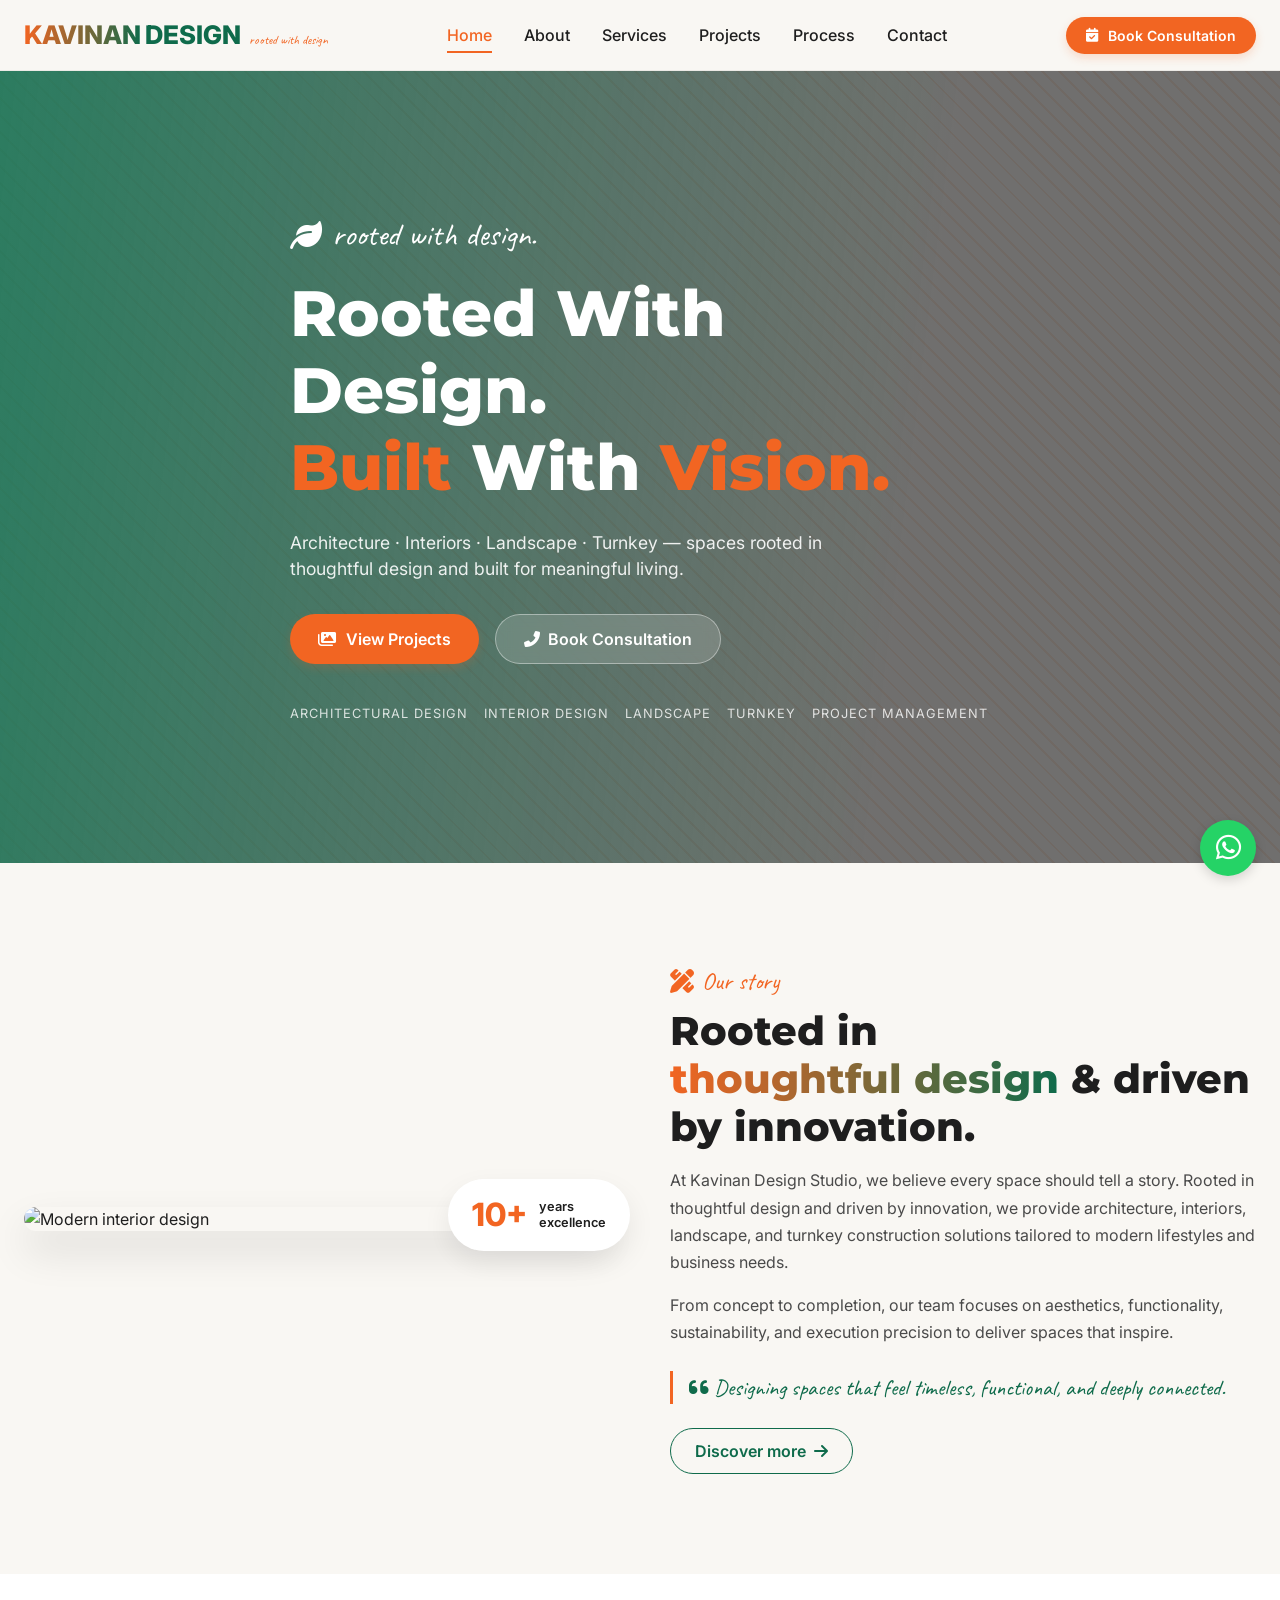
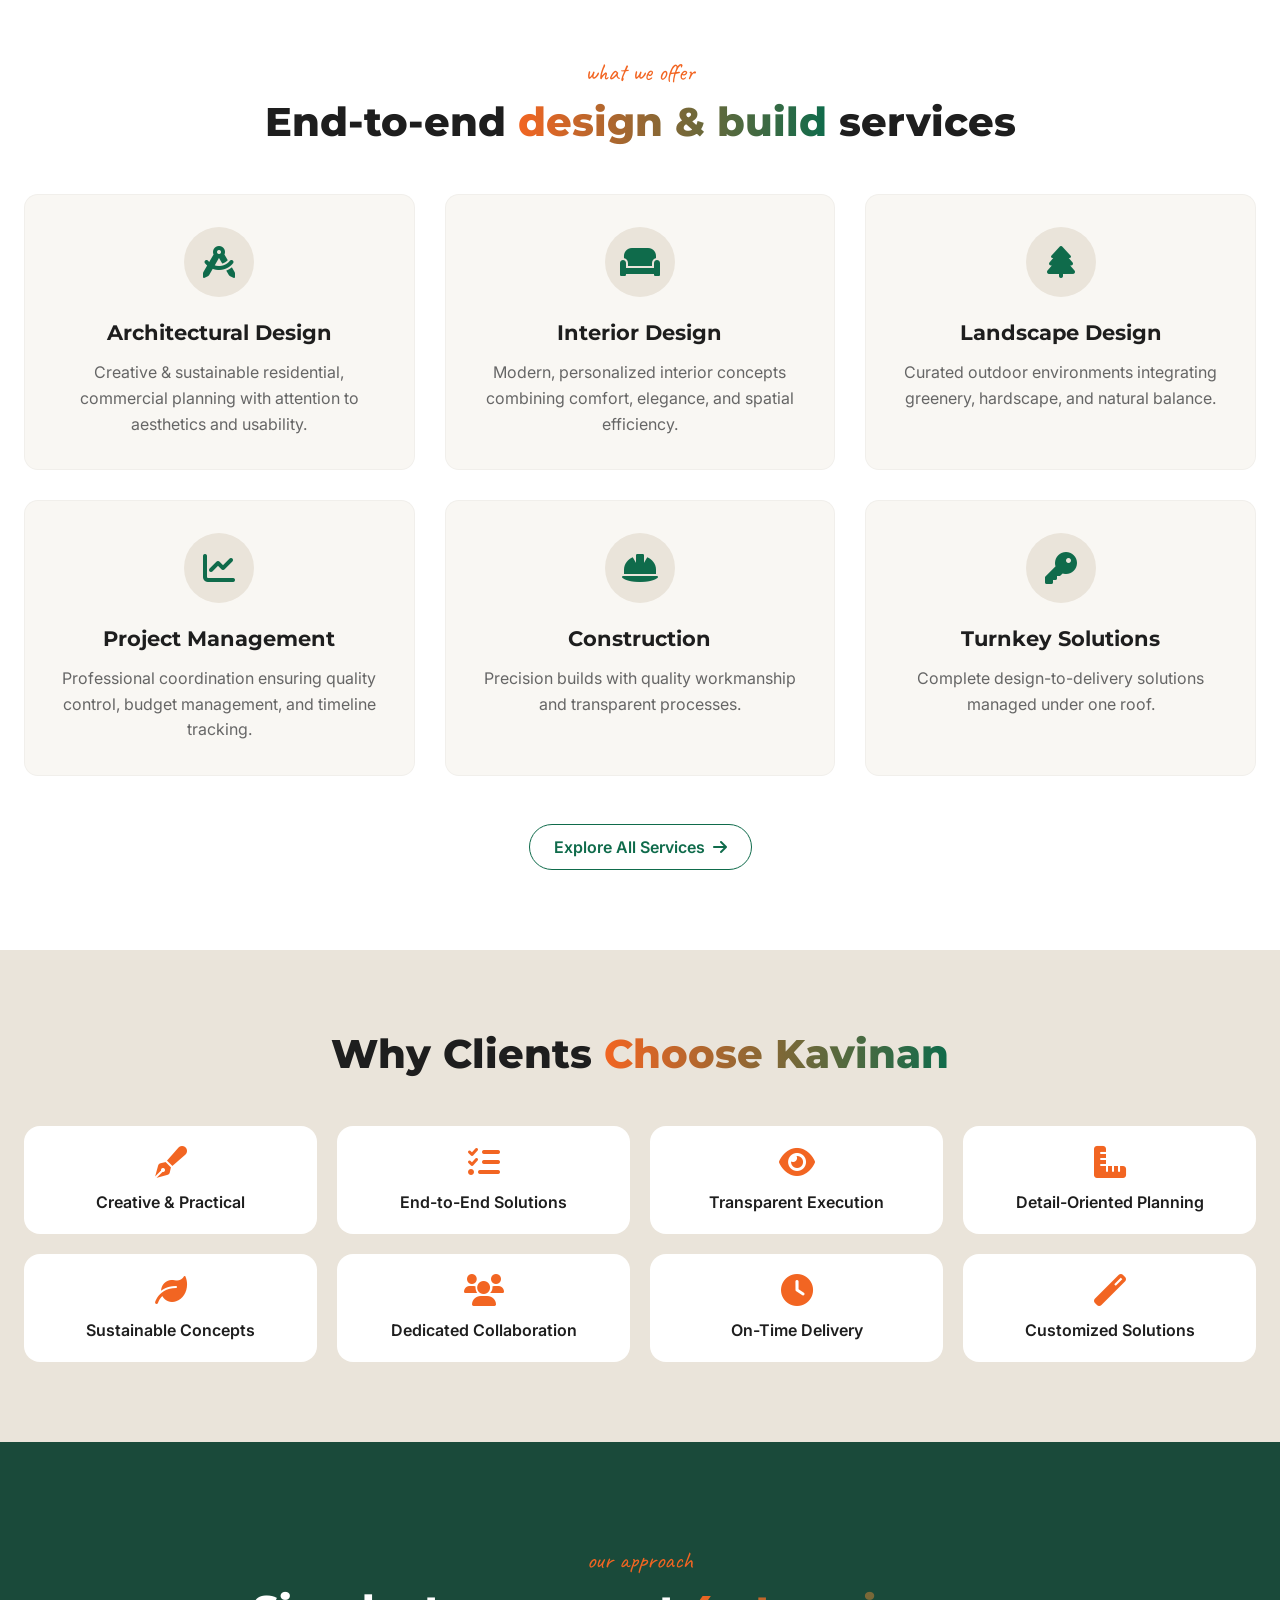
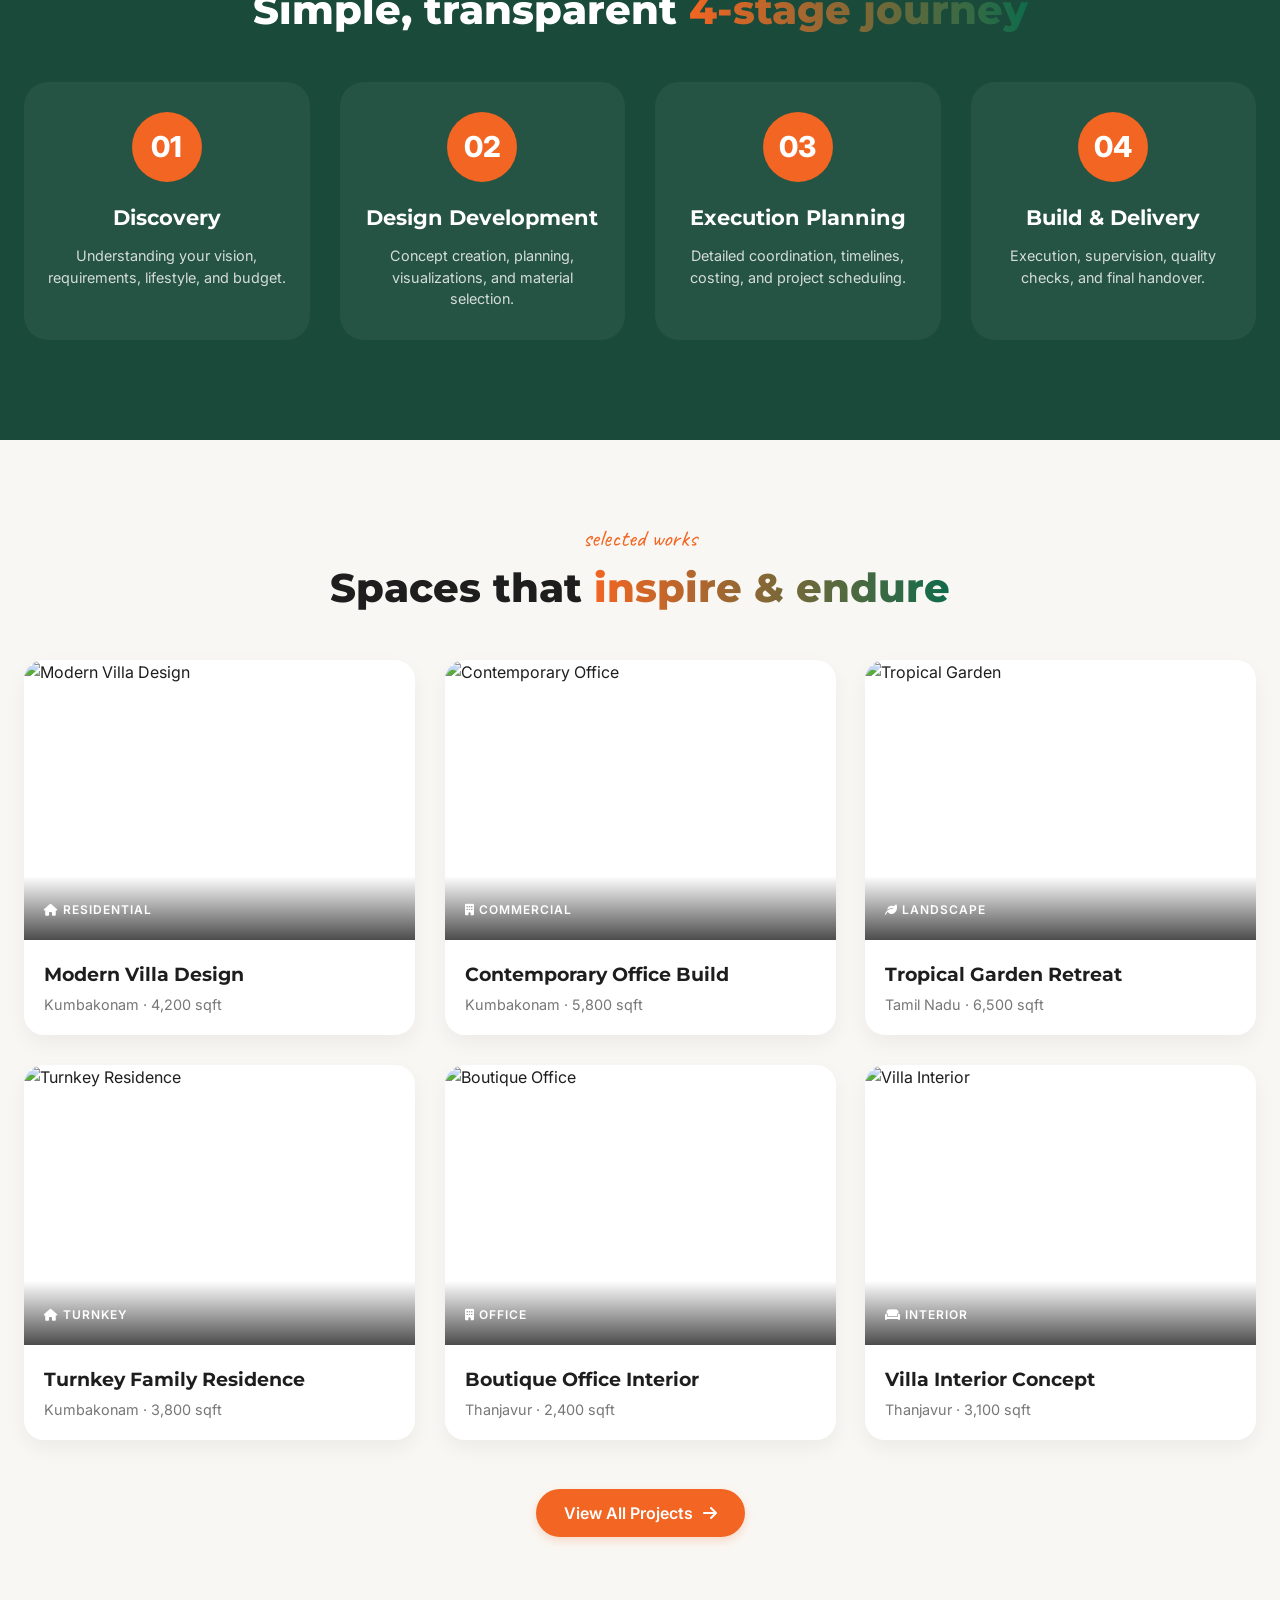
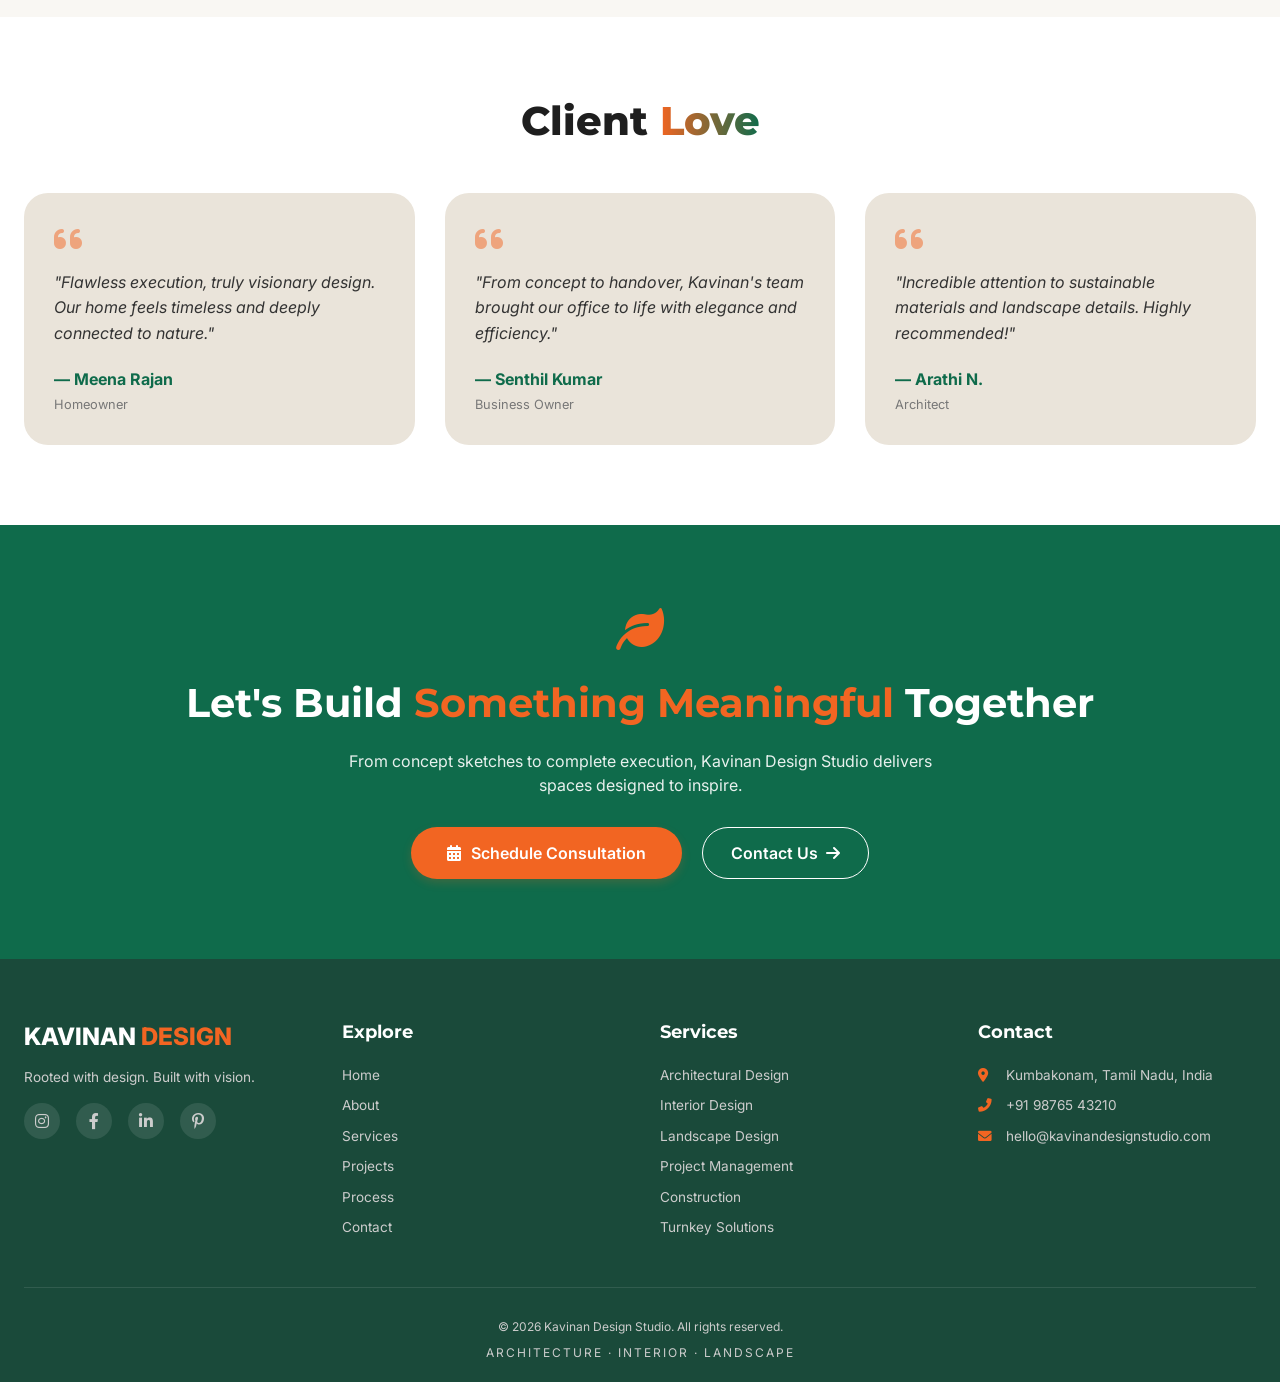
==== index.html @ 9d23a1c0 "first commit" ====
<!DOCTYPE html>
<html lang="en">
<head>
  <meta charset="UTF-8">
  <meta name="viewport" content="width=device-width, initial-scale=1.0, viewport-fit=cover">
  <title>Kavinan Design Studio | Rooted With Design. Built With Vision.</title>
  <meta name="description" content="Kavinan Design Studio in Kumbakonam — premium architecture, interior design, landscape & turnkey solutions. Rooted in thoughtful design, built with vision.">
  
  <!-- Google Fonts -->
  <link href="https://fonts.googleapis.com/css2?family=Montserrat:wght@500;600;700;800;900&family=Inter:opsz,wght@14..32,300;14..32,400;14..32,500;14..32,600;14..32,700&family=Caveat:wght@500;700&display=swap" rel="stylesheet">
  <!-- Font Awesome 6 -->
  <link rel="stylesheet" href="https://cdnjs.cloudflare.com/ajax/libs/font-awesome/6.0.0-beta3/css/all.min.css">
  <!-- AOS Library -->
  <link href="https://unpkg.com/aos@2.3.1/dist/aos.css" rel="stylesheet">
  <!-- Main CSS -->
  <link rel="stylesheet" href="index.css">
</head>
<body>

<!-- ==================== SITE HEADER (Shared across all pages) ==================== -->
<header class="site-header">
  <div class="container">
    <div class="header-inner">
      <div class="logo">
        <span class="logo-main">KAVINAN</span>
        <span class="logo-accent"> DESIGN</span>
        <span class="logo-tagline">rooted with design</span>
      </div>
      
      <!-- Desktop Navigation -->
      <nav class="desktop-nav">
        <a href="index.html" class="nav-link active">Home</a>
        <a href="about.html" class="nav-link">About</a>
        <a href="services.html" class="nav-link">Services</a>
        <a href="projects.html" class="nav-link">Projects</a>
        <a href="process.html" class="nav-link">Process</a>
        <a href="contact.html" class="nav-link">Contact</a>
      </nav>
      
      <div class="header-cta">
        <a href="contact.html" class="btn-primary btn-sm">
          <i class="fas fa-calendar-check"></i> Book Consultation
        </a>
      </div>
      
      <!-- Mobile Menu Toggle -->
      <button class="mobile-toggle" id="menuToggle">
        <i class="fas fa-bars"></i>
      </button>
    </div>
    
    <!-- Mobile Navigation Menu -->
    <div class="mobile-nav" id="mobileMenu">
      <a href="index.html" class="nav-link active">Home</a>
      <a href="about.html" class="nav-link">About</a>
      <a href="services.html" class="nav-link">Services</a>
      <a href="projects.html" class="nav-link">Projects</a>
      <a href="process.html" class="nav-link">Process</a>
      <a href="contact.html" class="nav-link">Contact</a>
      <a href="contact.html" class="btn-primary mobile-cta">Book Consultation</a>
    </div>
  </div>
</header>

<main>
  <!-- ==================== HERO SECTION with Construction Animation ==================== -->
  <section class="hero">
    <div class="construction-overlay"></div>
    <div class="hero-bg"></div>
    <div class="container hero-container">
      <div class="hero-content">
        <div class="hero-eyebrow">
          <i class="fas fa-leaf"></i> rooted with design.
        </div>
        <h1 class="hero-title">
          <span class="word-stagger" style="animation-delay: 0s">Rooted</span>
          <span class="word-stagger" style="animation-delay: 0.08s">With</span>
          <span class="word-stagger" style="animation-delay: 0.16s">Design.</span>
          <br>
          <span class="word-stagger text-orange" style="animation-delay: 0.24s">Built</span>
          <span class="word-stagger" style="animation-delay: 0.32s">With</span>
          <span class="word-stagger text-orange" style="animation-delay: 0.4s">Vision.</span>
        </h1>
        <p class="hero-subtitle">Architecture · Interiors · Landscape · Turnkey — spaces rooted in thoughtful design and built for meaningful living.</p>
        <div class="hero-buttons">
          <a href="projects.html" class="btn-primary">
            <i class="fas fa-images"></i> View Projects
          </a>
          <a href="contact.html" class="btn-outline-light">
            <i class="fas fa-phone-alt"></i> Book Consultation
          </a>
        </div>
        <div class="hero-tags">
          <span>Architectural Design</span>
          <span>Interior Design</span>
          <span>Landscape</span>
          <span>Turnkey</span>
          <span>Project Management</span>
        </div>
      </div>
    </div>
  </section>

  <!-- ==================== ABOUT TEASER ==================== -->
  <section class="about-teaser" data-aos="fade-up">
    <div class="container">
      <div class="about-grid">
        <div class="about-image-wrapper" data-aos="fade-right">
          <div class="about-image">
            <img src="https://images.pexels.com/photos/276724/pexels-photo-276724.jpeg?auto=compress&cs=tinysrgb&w=800" alt="Modern interior design">
          </div>
          <div class="floating-badge">
            <span class="badge-number">10+</span>
            <span class="badge-text">years<br>excellence</span>
          </div>
        </div>
        <div class="about-content" data-aos="fade-left">
          <div class="section-eyebrow">
            <i class="fas fa-pen-ruler"></i> Our story
          </div>
          <h2 class="section-title">Rooted in <span class="text-gradient">thoughtful design</span> & driven by innovation.</h2>
          <p class="about-text">At Kavinan Design Studio, we believe every space should tell a story. Rooted in thoughtful design and driven by innovation, we provide architecture, interiors, landscape, and turnkey construction solutions tailored to modern lifestyles and business needs.</p>
          <p class="about-text">From concept to completion, our team focuses on aesthetics, functionality, sustainability, and execution precision to deliver spaces that inspire.</p>
          <div class="script-quote">
            <i class="fas fa-quote-left"></i> Designing spaces that feel timeless, functional, and deeply connected.
          </div>
          <a href="about.html" class="btn-secondary">
            Discover more <i class="fas fa-arrow-right"></i>
          </a>
        </div>
      </div>
    </div>
  </section>

  <!-- ==================== SERVICES GRID ==================== -->
  <section class="services" data-aos="fade-up">
    <div class="container">
      <div class="section-header">
        <div class="section-eyebrow">what we offer</div>
        <h2 class="section-title">End-to-end <span class="text-gradient">design & build</span> services</h2>
      </div>
      <div class="services-grid">
        <div class="service-card" data-aos="fade-up" data-aos-delay="0">
          <div class="service-icon"><i class="fas fa-drafting-compass"></i></div>
          <h3>Architectural Design</h3>
          <p>Creative & sustainable residential, commercial planning with attention to aesthetics and usability.</p>
        </div>
        <div class="service-card" data-aos="fade-up" data-aos-delay="50">
          <div class="service-icon"><i class="fas fa-couch"></i></div>
          <h3>Interior Design</h3>
          <p>Modern, personalized interior concepts combining comfort, elegance, and spatial efficiency.</p>
        </div>
        <div class="service-card" data-aos="fade-up" data-aos-delay="100">
          <div class="service-icon"><i class="fas fa-tree"></i></div>
          <h3>Landscape Design</h3>
          <p>Curated outdoor environments integrating greenery, hardscape, and natural balance.</p>
        </div>
        <div class="service-card" data-aos="fade-up" data-aos-delay="150">
          <div class="service-icon"><i class="fas fa-chart-line"></i></div>
          <h3>Project Management</h3>
          <p>Professional coordination ensuring quality control, budget management, and timeline tracking.</p>
        </div>
        <div class="service-card" data-aos="fade-up" data-aos-delay="200">
          <div class="service-icon"><i class="fas fa-hard-hat"></i></div>
          <h3>Construction</h3>
          <p>Precision builds with quality workmanship and transparent processes.</p>
        </div>
        <div class="service-card" data-aos="fade-up" data-aos-delay="250">
          <div class="service-icon"><i class="fas fa-key"></i></div>
          <h3>Turnkey Solutions</h3>
          <p>Complete design-to-delivery solutions managed under one roof.</p>
        </div>
      </div>
      <div class="services-footer">
        <a href="services.html" class="btn-secondary">Explore All Services <i class="fas fa-arrow-right"></i></a>
      </div>
    </div>
  </section>

  <!-- ==================== WHY CHOOSE US ==================== -->
  <section class="why-choose" data-aos="fade-up">
    <div class="container">
      <div class="section-header">
        <h2 class="section-title">Why Clients <span class="text-gradient">Choose Kavinan</span></h2>
      </div>
      <div class="choose-grid">
        <div class="choose-card"><i class="fas fa-pen-fancy"></i><span>Creative & Practical</span></div>
        <div class="choose-card"><i class="fas fa-tasks"></i><span>End-to-End Solutions</span></div>
        <div class="choose-card"><i class="fas fa-eye"></i><span>Transparent Execution</span></div>
        <div class="choose-card"><i class="fas fa-ruler-combined"></i><span>Detail-Oriented Planning</span></div>
        <div class="choose-card"><i class="fas fa-leaf"></i><span>Sustainable Concepts</span></div>
        <div class="choose-card"><i class="fas fa-users"></i><span>Dedicated Collaboration</span></div>
        <div class="choose-card"><i class="fas fa-clock"></i><span>On-Time Delivery</span></div>
        <div class="choose-card"><i class="fas fa-magic"></i><span>Customized Solutions</span></div>
      </div>
    </div>
  </section>

  <!-- ==================== PROCESS SECTION ==================== -->
  <section class="process" data-aos="fade-up">
    <div class="container">
      <div class="section-header">
        <div class="section-eyebrow">our approach</div>
        <h2 class="section-title">Simple, transparent <span class="text-gradient">4-stage journey</span></h2>
      </div>
      <div class="process-steps">
        <div class="process-step" data-aos="zoom-in" data-aos-delay="0">
          <div class="step-number">01</div>
          <h3>Discovery</h3>
          <p>Understanding your vision, requirements, lifestyle, and budget.</p>
        </div>
        <div class="process-step" data-aos="zoom-in" data-aos-delay="100">
          <div class="step-number">02</div>
          <h3>Design Development</h3>
          <p>Concept creation, planning, visualizations, and material selection.</p>
        </div>
        <div class="process-step" data-aos="zoom-in" data-aos-delay="200">
          <div class="step-number">03</div>
          <h3>Execution Planning</h3>
          <p>Detailed coordination, timelines, costing, and project scheduling.</p>
        </div>
        <div class="process-step" data-aos="zoom-in" data-aos-delay="300">
          <div class="step-number">04</div>
          <h3>Build & Delivery</h3>
          <p>Execution, supervision, quality checks, and final handover.</p>
        </div>
      </div>
    </div>
  </section>

  <!-- ==================== PROJECTS GALLERY ==================== -->
  <section class="projects-gallery" data-aos="fade-up">
    <div class="container">
      <div class="section-header">
        <div class="section-eyebrow">selected works</div>
        <h2 class="section-title">Spaces that <span class="text-gradient">inspire & endure</span></h2>
      </div>
      <div class="projects-grid">
        <div class="project-card" data-aos="flip-up" data-aos-delay="0">
          <div class="project-image">
            <img src="https://images.pexels.com/photos/323776/pexels-photo-323776.jpeg?auto=compress&cs=tinysrgb&w=600" alt="Modern Villa Design">
            <div class="project-overlay">
              <span class="project-category"><i class="fas fa-home"></i> Residential</span>
            </div>
          </div>
          <div class="project-info">
            <h3>Modern Villa Design</h3>
            <p>Kumbakonam · 4,200 sqft</p>
          </div>
        </div>
        <div class="project-card" data-aos="flip-up" data-aos-delay="100">
          <div class="project-image">
            <img src="https://images.pexels.com/photos/1571460/pexels-photo-1571460.jpeg?auto=compress&cs=tinysrgb&w=600" alt="Contemporary Office">
            <div class="project-overlay">
              <span class="project-category"><i class="fas fa-building"></i> Commercial</span>
            </div>
          </div>
          <div class="project-info">
            <h3>Contemporary Office Build</h3>
            <p>Kumbakonam · 5,800 sqft</p>
          </div>
        </div>
        <div class="project-card" data-aos="flip-up" data-aos-delay="200">
          <div class="project-image">
            <img src="https://images.pexels.com/photos/258154/pexels-photo-258154.jpeg?auto=compress&cs=tinysrgb&w=600" alt="Tropical Garden">
            <div class="project-overlay">
              <span class="project-category"><i class="fas fa-leaf"></i> Landscape</span>
            </div>
          </div>
          <div class="project-info">
            <h3>Tropical Garden Retreat</h3>
            <p>Tamil Nadu · 6,500 sqft</p>
          </div>
        </div>
        <div class="project-card" data-aos="flip-up" data-aos-delay="300">
          <div class="project-image">
            <img src="https://images.pexels.com/photos/1755776/pexels-photo-1755776.jpeg?auto=compress&cs=tinysrgb&w=600" alt="Turnkey Residence">
            <div class="project-overlay">
              <span class="project-category"><i class="fas fa-home"></i> Turnkey</span>
            </div>
          </div>
          <div class="project-info">
            <h3>Turnkey Family Residence</h3>
            <p>Kumbakonam · 3,800 sqft</p>
          </div>
        </div>
        <div class="project-card" data-aos="flip-up" data-aos-delay="400">
          <div class="project-image">
            <img src="https://images.pexels.com/photos/276567/pexels-photo-276567.jpeg?auto=compress&cs=tinysrgb&w=600" alt="Boutique Office">
            <div class="project-overlay">
              <span class="project-category"><i class="fas fa-building"></i> Office</span>
            </div>
          </div>
          <div class="project-info">
            <h3>Boutique Office Interior</h3>
            <p>Thanjavur · 2,400 sqft</p>
          </div>
        </div>
        <div class="project-card" data-aos="flip-up" data-aos-delay="500">
          <div class="project-image">
            <img src="https://images.pexels.com/photos/2724749/pexels-photo-2724749.jpeg?auto=compress&cs=tinysrgb&w=600" alt="Villa Interior">
            <div class="project-overlay">
              <span class="project-category"><i class="fas fa-couch"></i> Interior</span>
            </div>
          </div>
          <div class="project-info">
            <h3>Villa Interior Concept</h3>
            <p>Thanjavur · 3,100 sqft</p>
          </div>
        </div>
      </div>
      <div class="projects-footer">
        <a href="projects.html" class="btn-primary">View All Projects <i class="fas fa-arrow-right"></i></a>
      </div>
    </div>
  </section>

  <!-- ==================== TESTIMONIALS ==================== -->
  <section class="testimonials" data-aos="fade-up">
    <div class="container">
      <div class="section-header">
        <h2 class="section-title">Client <span class="text-gradient">Love</span></h2>
      </div>
      <div class="testimonials-grid">
        <div class="testimonial-card" data-aos="fade-up" data-aos-delay="0">
          <i class="fas fa-quote-left quote-icon"></i>
          <p class="testimonial-text">"Flawless execution, truly visionary design. Our home feels timeless and deeply connected to nature."</p>
          <div class="testimonial-author">
            <strong>— Meena Rajan</strong>
            <span>Homeowner</span>
          </div>
        </div>
        <div class="testimonial-card" data-aos="fade-up" data-aos-delay="100">
          <i class="fas fa-quote-left quote-icon"></i>
          <p class="testimonial-text">"From concept to handover, Kavinan's team brought our office to life with elegance and efficiency."</p>
          <div class="testimonial-author">
            <strong>— Senthil Kumar</strong>
            <span>Business Owner</span>
          </div>
        </div>
        <div class="testimonial-card" data-aos="fade-up" data-aos-delay="200">
          <i class="fas fa-quote-left quote-icon"></i>
          <p class="testimonial-text">"Incredible attention to sustainable materials and landscape details. Highly recommended!"</p>
          <div class="testimonial-author">
            <strong>— Arathi N.</strong>
            <span>Architect</span>
          </div>
        </div>
      </div>
    </div>
  </section>

  <!-- ==================== CTA SECTION ==================== -->
  <section class="cta-section" data-aos="fade-up">
    <div class="container">
      <div class="cta-content">
        <i class="fas fa-leaf cta-icon"></i>
        <h2>Let's Build <span class="text-orange">Something Meaningful</span> Together</h2>
        <p>From concept sketches to complete execution, Kavinan Design Studio delivers spaces designed to inspire.</p>
        <div class="cta-buttons">
          <a href="contact.html" class="btn-primary btn-large">
            <i class="fas fa-calendar-alt"></i> Schedule Consultation
          </a>
          <a href="contact.html" class="btn-outline-dark btn-large">
            Contact Us <i class="fas fa-arrow-right"></i>
          </a>
        </div>
      </div>
    </div>
  </section>
</main>

<!-- ==================== SITE FOOTER (Shared across all pages) ==================== -->
<footer class="site-footer">
  <div class="container">
    <div class="footer-grid">
      <div class="footer-brand">
        <div class="footer-logo">KAVINAN <span>DESIGN</span></div>
        <p>Rooted with design. Built with vision.</p>
        <div class="social-links">
          <a href="#"><i class="fab fa-instagram"></i></a>
          <a href="#"><i class="fab fa-facebook-f"></i></a>
          <a href="#"><i class="fab fa-linkedin-in"></i></a>
          <a href="#"><i class="fab fa-pinterest-p"></i></a>
        </div>
      </div>
      <div class="footer-links">
        <h4>Explore</h4>
        <ul>
          <li><a href="index.html">Home</a></li>
          <li><a href="about.html">About</a></li>
          <li><a href="services.html">Services</a></li>
          <li><a href="projects.html">Projects</a></li>
          <li><a href="process.html">Process</a></li>
          <li><a href="contact.html">Contact</a></li>
        </ul>
      </div>
      <div class="footer-links">
        <h4>Services</h4>
        <ul>
          <li>Architectural Design</li>
          <li>Interior Design</li>
          <li>Landscape Design</li>
          <li>Project Management</li>
          <li>Construction</li>
          <li>Turnkey Solutions</li>
        </ul>
      </div>
      <div class="footer-contact">
        <h4>Contact</h4>
        <ul class="contact-list">
          <li><i class="fas fa-map-marker-alt"></i> Kumbakonam, Tamil Nadu, India</li>
          <li><i class="fas fa-phone-alt"></i> +91 98765 43210</li>
          <li><i class="fas fa-envelope"></i> hello@kavinandesignstudio.com</li>
        </ul>
      </div>
    </div>
    <div class="footer-bottom">
      <p>© 2026 Kavinan Design Studio. All rights reserved.</p>
      <p class="footer-tags">ARCHITECTURE · INTERIOR · LANDSCAPE</p>
    </div>
  </div>
</footer>

<!-- WhatsApp Floating Button -->
<a href="https://wa.me/919876543210" class="whatsapp-float" target="_blank">
  <i class="fab fa-whatsapp"></i>
</a>

<!-- Scripts -->
<script src="https://unpkg.com/aos@2.3.1/dist/aos.js"></script>
<script>
  // Initialize AOS
  AOS.init({
    once: true,
    offset: 30,
    duration: 700,
    easing: 'ease-out-cubic'
  });
  
  // Mobile menu toggle
  const menuToggle = document.getElementById('menuToggle');
  const mobileMenu = document.getElementById('mobileMenu');
  
  if (menuToggle && mobileMenu) {
    menuToggle.addEventListener('click', function() {
      mobileMenu.classList.toggle('active');
      const icon = menuToggle.querySelector('i');
      if (mobileMenu.classList.contains('active')) {
        icon.classList.remove('fa-bars');
        icon.classList.add('fa-times');
      } else {
        icon.classList.remove('fa-times');
        icon.classList.add('fa-bars');
      }
    });
  }
  
  // Close mobile menu when clicking a link
  const mobileLinks = document.querySelectorAll('.mobile-nav a');
  mobileLinks.forEach(link => {
    link.addEventListener('click', () => {
      mobileMenu.classList.remove('active');
      const icon = menuToggle.querySelector('i');
      icon.classList.remove('fa-times');
      icon.classList.add('fa-bars');
    });
  });
  
  // Active nav link highlight
  const currentPage = window.location.pathname.split('/').pop() || 'index.html';
  document.querySelectorAll('.nav-link').forEach(link => {
    if (link.getAttribute('href') === currentPage) {
      link.classList.add('active');
    }
  });
</script>
</body>
</html>
---- index.css ----
/* ============================================
   KAVINAN DESIGN STUDIO - MAIN STYLESHEET
   Rooted With Design. Built With Vision.
   ============================================ */

/* ---------- CSS VARIABLES (Design Tokens) ---------- */
:root {
  --brand-orange: #F26522;
  --brand-green: #0F6B4B;
  --brand-green-dark: #1A4A3A;
  --beige: #EAE4DA;
  --background: #F9F7F3;
  --foreground: #1E1E1E;
  --primary: var(--brand-green);
  --primary-foreground: #FFFFFF;
  --secondary: var(--beige);
  --accent: var(--brand-orange);
  --accent-foreground: #FFFFFF;
  --radius: 0.875rem;
  --shadow-sm: 0 8px 20px rgba(0,0,0,0.05);
  --shadow-md: 0 12px 28px rgba(0,0,0,0.08);
  --shadow-lg: 0 20px 40px rgba(0,0,0,0.12);
  --transition: all 0.3s cubic-bezier(0.2, 0.9, 0.4, 1.1);
}

/* ---------- RESET & BASE ---------- */
* {
  margin: 0;
  padding: 0;
  box-sizing: border-box;
}

body {
  font-family: 'Inter', sans-serif;
  background-color: var(--background);
  color: var(--foreground);
  scroll-behavior: smooth;
  overflow-x: hidden;
  line-height: 1.5;
}

h1, h2, h3, h4, .heading-font {
  font-family: 'Montserrat', sans-serif;
  font-weight: 700;
}

a {
  text-decoration: none;
  color: inherit;
}

img {
  max-width: 100%;
  height: auto;
  display: block;
}

.container {
  max-width: 1280px;
  margin: 0 auto;
  padding: 0 24px;
}

/* ---------- TYPOGRAPHY UTILITIES ---------- */
.text-gradient {
  background: linear-gradient(90deg, var(--brand-orange), var(--brand-green));
  -webkit-background-clip: text;
  background-clip: text;
  color: transparent;
  display: inline-block;
}

.text-orange {
  color: var(--brand-orange);
}

.script-eyebrow, .section-eyebrow {
  font-family: 'Caveat', cursive;
  font-size: 1.5rem;
  color: var(--brand-orange);
  margin-bottom: 0.5rem;
  display: inline-flex;
  align-items: center;
  gap: 8px;
}

.section-title {
  font-size: 2.5rem;
  font-weight: 800;
  line-height: 1.2;
  margin-bottom: 1rem;
}

@media (max-width: 768px) {
  .section-title {
    font-size: 1.8rem;
  }
  .container {
    padding: 0 20px;
  }
}

/* ---------- BUTTONS ---------- */
.btn-primary {
  background-color: var(--brand-orange);
  color: white;
  padding: 12px 28px;
  border-radius: 40px;
  font-weight: 600;
  transition: var(--transition);
  display: inline-flex;
  align-items: center;
  gap: 10px;
  border: none;
  cursor: pointer;
  box-shadow: 0 4px 10px rgba(242, 101, 34, 0.2);
}

.btn-primary:hover {
  transform: scale(1.02);
  background-color: #d9561c;
  box-shadow: 0 6px 14px rgba(242, 101, 34, 0.3);
}

.btn-sm {
  padding: 8px 20px;
  font-size: 0.875rem;
}

.btn-large {
  padding: 14px 36px;
  font-size: 1rem;
}

.btn-secondary {
  background-color: transparent;
  border: 1.5px solid var(--brand-green);
  color: var(--brand-green);
  padding: 10px 24px;
  border-radius: 40px;
  font-weight: 600;
  transition: var(--transition);
  display: inline-flex;
  align-items: center;
  gap: 8px;
}

.btn-secondary:hover {
  background-color: var(--brand-green);
  color: white;
  transform: translateY(-2px);
}

.btn-outline-light {
  background: rgba(255, 255, 255, 0.15);
  backdrop-filter: blur(8px);
  border: 1px solid rgba(255, 255, 255, 0.4);
  color: white;
  padding: 12px 28px;
  border-radius: 40px;
  font-weight: 600;
  transition: var(--transition);
  display: inline-flex;
  align-items: center;
  gap: 8px;
}

.btn-outline-light:hover {
  background: rgba(255, 255, 255, 0.3);
  transform: scale(1.02);
}

.btn-outline-dark {
  background: transparent;
  border: 1.5px solid white;
  color: white;
  padding: 12px 28px;
  border-radius: 40px;
  font-weight: 600;
  transition: var(--transition);
  display: inline-flex;
  align-items: center;
  gap: 8px;
}

.btn-outline-dark:hover {
  background: white;
  color: var(--brand-green);
  transform: scale(1.02);
}

/* ---------- HEADER & NAVIGATION (Shared) ---------- */
.site-header {
  position: sticky;
  top: 0;
  z-index: 1000;
  background: rgba(249, 247, 243, 0.95);
  backdrop-filter: blur(12px);
  border-bottom: 1px solid rgba(0, 0, 0, 0.05);
  padding: 16px 0;
}

.header-inner {
  display: flex;
  justify-content: space-between;
  align-items: center;
}

.logo {
  display: flex;
  align-items: baseline;
  flex-wrap: wrap;
  gap: 4px;
}

.logo-main {
  font-size: 1.6rem;
  font-weight: 800;
  background: linear-gradient(90deg, var(--brand-orange), var(--brand-green));
  -webkit-background-clip: text;
  background-clip: text;
  color: transparent;
}

.logo-accent {
  font-size: 1.6rem;
  font-weight: 800;
  color: var(--brand-green);
}

.logo-tagline {
  font-family: 'Caveat', cursive;
  font-size: 0.8rem;
  color: var(--brand-orange);
  margin-left: 4px;
}

.desktop-nav {
  display: flex;
  gap: 32px;
}

.nav-link {
  font-weight: 500;
  transition: color 0.2s;
  position: relative;
}

.nav-link::after {
  content: '';
  position: absolute;
  bottom: -6px;
  left: 0;
  width: 0;
  height: 2px;
  background: var(--brand-orange);
  transition: width 0.3s ease;
}

.nav-link:hover::after,
.nav-link.active::after {
  width: 100%;
}

.nav-link:hover,
.nav-link.active {
  color: var(--brand-orange);
}

.mobile-toggle {
  display: none;
  background: none;
  border: none;
  font-size: 1.5rem;
  cursor: pointer;
  color: var(--brand-green);
}

.mobile-nav {
  display: none;
  flex-direction: column;
  gap: 16px;
  padding: 20px 0;
  background: white;
  margin-top: 16px;
  border-radius: 12px;
}

.mobile-nav.active {
  display: flex;
}

.mobile-nav .nav-link {
  padding: 8px 0;
  border-bottom: 1px solid #eee;
}

.mobile-cta {
  text-align: center;
  margin-top: 8px;
}

@media (max-width: 900px) {
  .desktop-nav, .header-cta {
    display: none;
  }
  .mobile-toggle {
    display: block;
  }
}

/* ---------- HERO SECTION with Construction Animation ---------- */
.hero {
  position: relative;
  min-height: 88vh;
  display: flex;
  align-items: center;
  overflow: hidden;
}

.hero-bg {
  position: absolute;
  inset: 0;
  background: linear-gradient(97deg, rgba(15, 107, 75, 0.88) 0%, rgba(0, 0, 0, 0.55) 70%),
              url('https://images.pexels.com/photos/279746/pexels-photo-279746.jpeg?auto=compress&cs=tinysrgb&w=1600');
  background-size: cover;
  background-position: center 30%;
  animation: slowZoom 8s ease-out forwards;
}

@keyframes slowZoom {
  0% { transform: scale(1.05); }
  100% { transform: scale(1); }
}

.construction-overlay {
  position: absolute;
  inset: 0;
  pointer-events: none;
  background: repeating-linear-gradient(45deg, rgba(242, 101, 34, 0.1) 0px, rgba(242, 101, 34, 0.1) 2px, transparent 2px, transparent 12px);
  animation: moveConstruction 12s linear infinite;
}

@keyframes moveConstruction {
  0% { background-position: 0 0; }
  100% { background-position: 40px 40px; }
}

.hero-container {
  position: relative;
  z-index: 10;
  color: white;
}

.hero-content {
  max-width: 700px;
  padding: 60px 0;
}

.hero-eyebrow {
  font-family: 'Caveat', cursive;
  font-size: 2rem;
  margin-bottom: 1rem;
  display: flex;
  align-items: center;
  gap: 10px;
}

.hero-title {
  font-size: 4rem;
  font-weight: 800;
  line-height: 1.2;
  margin-bottom: 1.5rem;
}

.word-stagger {
  display: inline-block;
  animation: wordFadeUp 0.7s cubic-bezier(0.2, 0.9, 0.4, 1.1) forwards;
  opacity: 0;
  transform: translateY(40px);
}

@keyframes wordFadeUp {
  to {
    opacity: 1;
    transform: translateY(0);
  }
}

.hero-subtitle {
  font-size: 1.1rem;
  opacity: 0.9;
  margin-bottom: 2rem;
  max-width: 550px;
}

.hero-buttons {
  display: flex;
  gap: 1rem;
  flex-wrap: wrap;
  margin-bottom: 2.5rem;
}

.hero-tags {
  display: flex;
  flex-wrap: wrap;
  gap: 1rem;
  font-size: 0.8rem;
  text-transform: uppercase;
  letter-spacing: 1px;
  opacity: 0.8;
}

@media (max-width: 768px) {
  .hero-title {
    font-size: 2.5rem;
  }
  .hero-eyebrow {
    font-size: 1.5rem;
  }
}

/* ---------- ABOUT TEASER ---------- */
.about-teaser {
  padding: 100px 0;
}

.about-grid {
  display: grid;
  grid-template-columns: 1fr 1fr;
  gap: 60px;
  align-items: center;
}

.about-image-wrapper {
  position: relative;
}

.about-image {
  border-radius: 2rem;
  overflow: hidden;
  box-shadow: var(--shadow-lg);
}

.about-image img {
  width: 100%;
  height: 100%;
  object-fit: cover;
  transition: transform 0.7s ease;
}

.about-image:hover img {
  transform: scale(1.03);
}

.floating-badge {
  position: absolute;
  bottom: -20px;
  right: -20px;
  background: white;
  border-radius: 60px;
  padding: 12px 24px;
  display: flex;
  align-items: center;
  gap: 12px;
  box-shadow: var(--shadow-md);
  animation: floatAnim 3s infinite ease-in-out;
}

@keyframes floatAnim {
  0%, 100% { transform: translateY(0); }
  50% { transform: translateY(-8px); }
}

.badge-number {
  font-size: 2rem;
  font-weight: 800;
  color: var(--brand-orange);
}

.badge-text {
  font-size: 0.8rem;
  font-weight: 600;
  line-height: 1.2;
}

.about-content .about-text {
  margin-bottom: 1rem;
  color: #4a4a4a;
  line-height: 1.7;
}

.script-quote {
  font-family: 'Caveat', cursive;
  font-size: 1.4rem;
  color: var(--brand-green);
  margin: 1.5rem 0;
  padding-left: 1rem;
  border-left: 3px solid var(--brand-orange);
}

@media (max-width: 900px) {
  .about-grid {
    grid-template-columns: 1fr;
    gap: 40px;
  }
  .about-teaser {
    padding: 60px 0;
  }
}

/* ---------- SERVICES SECTION ---------- */
.services {
  padding: 80px 0;
  background: white;
}

.section-header {
  text-align: center;
  margin-bottom: 48px;
}

.services-grid {
  display: grid;
  grid-template-columns: repeat(auto-fit, minmax(320px, 1fr));
  gap: 30px;
}

.service-card {
  background: var(--background);
  padding: 32px 24px;
  border-radius: var(--radius);
  transition: var(--transition);
  text-align: center;
  border: 1px solid rgba(0, 0, 0, 0.03);
}

.service-card:hover {
  transform: translateY(-6px);
  box-shadow: var(--shadow-md);
}

.service-icon {
  width: 70px;
  height: 70px;
  background: var(--beige);
  border-radius: 50%;
  display: flex;
  align-items: center;
  justify-content: center;
  margin: 0 auto 20px;
  font-size: 2rem;
  color: var(--brand-green);
  transition: var(--transition);
}

.service-card:hover .service-icon {
  background: var(--brand-orange);
  color: white;
}

.service-card h3 {
  font-size: 1.3rem;
  margin-bottom: 12px;
}

.service-card p {
  color: #666;
  line-height: 1.6;
}

.services-footer {
  text-align: center;
  margin-top: 48px;
}

/* ---------- WHY CHOOSE ---------- */
.why-choose {
  padding: 80px 0;
  background: var(--beige);
}

.choose-grid {
  display: grid;
  grid-template-columns: repeat(auto-fit, minmax(240px, 1fr));
  gap: 20px;
}

.choose-card {
  background: white;
  padding: 20px;
  border-radius: 16px;
  text-align: center;
  transition: var(--transition);
  font-weight: 600;
}

.choose-card i {
  font-size: 2rem;
  color: var(--brand-orange);
  display: block;
  margin-bottom: 12px;
}

.choose-card:hover {
  transform: translateY(-4px);
  box-shadow: var(--shadow-sm);
}

/* ---------- PROCESS SECTION ---------- */
.process {
  padding: 100px 0;
  background: var(--brand-green-dark);
  color: white;
}

.process .section-title {
  color: white;
}

.process-steps {
  display: flex;
  flex-wrap: wrap;
  justify-content: space-between;
  gap: 30px;
  margin-top: 40px;
}

.process-step {
  flex: 1;
  text-align: center;
  padding: 30px 20px;
  background: rgba(255, 255, 255, 0.05);
  border-radius: 24px;
  transition: transform 0.3s ease;
}

.process-step:hover {
  transform: translateY(-5px);
  background: rgba(255, 255, 255, 0.1);
}

.step-number {
  width: 70px;
  height: 70px;
  background: var(--brand-orange);
  border-radius: 50%;
  display: flex;
  align-items: center;
  justify-content: center;
  font-size: 1.8rem;
  font-weight: 800;
  margin: 0 auto 20px;
}

.process-step h3 {
  font-size: 1.3rem;
  margin-bottom: 12px;
}

.process-step p {
  opacity: 0.8;
  font-size: 0.9rem;
}

@media (max-width: 800px) {
  .process-steps {
    flex-direction: column;
  }
}

/* ---------- PROJECTS GALLERY ---------- */
.projects-gallery {
  padding: 80px 0;
  background: var(--background);
}

.projects-grid {
  display: grid;
  grid-template-columns: repeat(auto-fit, minmax(350px, 1fr));
  gap: 30px;
}

.project-card {
  background: white;
  border-radius: 20px;
  overflow: hidden;
  transition: var(--transition);
  box-shadow: var(--shadow-sm);
}

.project-card:hover {
  transform: translateY(-8px);
  box-shadow: var(--shadow-md);
}

.project-image {
  position: relative;
  overflow: hidden;
  height: 280px;
}

.project-image img {
  width: 100%;
  height: 100%;
  object-fit: cover;
  transition: transform 700ms ease;
}

.project-card:hover .project-image img {
  transform: scale(1.05);
}

.project-overlay {
  position: absolute;
  bottom: 0;
  left: 0;
  right: 0;
  padding: 20px;
  background: linear-gradient(to top, rgba(0,0,0,0.7), transparent);
}

.project-category {
  color: white;
  font-size: 0.75rem;
  font-weight: 600;
  text-transform: uppercase;
  letter-spacing: 1px;
}

.project-info {
  padding: 20px;
}

.project-info h3 {
  font-size: 1.2rem;
  margin-bottom: 5px;
}

.project-info p {
  color: #777;
  font-size: 0.9rem;
}

.projects-footer {
  text-align: center;
  margin-top: 48px;
}

@media (max-width: 768px) {
  .projects-grid {
    grid-template-columns: 1fr;
  }
}

/* ---------- TESTIMONIALS ---------- */
.testimonials {
  padding: 80px 0;
  background: white;
}

.testimonials-grid {
  display: grid;
  grid-template-columns: repeat(auto-fit, minmax(300px, 1fr));
  gap: 30px;
}

.testimonial-card {
  background: var(--beige);
  padding: 30px;
  border-radius: 24px;
  transition: var(--transition);
}

.testimonial-card:hover {
  transform: translateY(-4px);
}

.quote-icon {
  font-size: 2rem;
  color: var(--brand-orange);
  opacity: 0.5;
  margin-bottom: 15px;
}

.testimonial-text {
  font-style: italic;
  line-height: 1.6;
  margin-bottom: 20px;
  color: #333;
}

.testimonial-author strong {
  display: block;
  color: var(--brand-green);
}

.testimonial-author span {
  font-size: 0.8rem;
  color: #777;
}

/* ---------- CTA SECTION ---------- */
.cta-section {
  padding: 80px 0;
  background: var(--brand-green);
  color: white;
  text-align: center;
}

.cta-icon {
  font-size: 3rem;
  color: var(--brand-orange);
  margin-bottom: 20px;
  display: inline-block;
  animation: bounceIcon 2s infinite;
}

@keyframes bounceIcon {
  0%, 100% { transform: translateY(0); }
  50% { transform: translateY(-8px); }
}

.cta-content h2 {
  font-size: 2.5rem;
  margin-bottom: 16px;
}

.cta-content p {
  max-width: 600px;
  margin: 0 auto 30px;
  opacity: 0.9;
}

.cta-buttons {
  display: flex;
  gap: 20px;
  justify-content: center;
  flex-wrap: wrap;
}

@media (max-width: 768px) {
  .cta-content h2 {
    font-size: 1.8rem;
  }
}

/* ---------- FOOTER ---------- */
.site-footer {
  background: var(--brand-green-dark);
  color: #ccc;
  padding: 60px 0 20px;
}

.footer-grid {
  display: grid;
  grid-template-columns: repeat(auto-fit, minmax(220px, 1fr));
  gap: 40px;
  margin-bottom: 40px;
}

.footer-logo {
  font-size: 1.5rem;
  font-weight: 800;
  color: white;
  margin-bottom: 12px;
}

.footer-logo span {
  color: var(--brand-orange);
}

.footer-brand p {
  margin-bottom: 16px;
  font-size: 0.85rem;
}

.social-links {
  display: flex;
  gap: 16px;
}

.social-links a {
  width: 36px;
  height: 36px;
  background: rgba(255,255,255,0.1);
  border-radius: 50%;
  display: flex;
  align-items: center;
  justify-content: center;
  transition: var(--transition);
}

.social-links a:hover {
  background: var(--brand-orange);
  transform: translateY(-3px);
}

.footer-links h4, .footer-contact h4 {
  color: white;
  margin-bottom: 20px;
  font-size: 1.1rem;
}

.footer-links ul, .footer-contact ul {
  list-style: none;
}

.footer-links li, .contact-list li {
  margin-bottom: 10px;
  font-size: 0.85rem;
}

.footer-links a:hover {
  color: var(--brand-orange);
}

.contact-list li i {
  width: 24px;
  color: var(--brand-orange);
}

.footer-bottom {
  text-align: center;
  padding-top: 30px;
  border-top: 1px solid rgba(255,255,255,0.1);
  font-size: 0.75rem;
}

.footer-tags {
  margin-top: 8px;
  letter-spacing: 2px;
}

/* ---------- WHATSAPP FLOAT ---------- */
.whatsapp-float {
  position: fixed;
  bottom: 24px;
  right: 24px;
  background-color: #25D366;
  width: 56px;
  height: 56px;
  border-radius: 50%;
  display: flex;
  align-items: center;
  justify-content: center;
  color: white;
  font-size: 1.8rem;
  box-shadow: 0 4px 12px rgba(0,0,0,0.15);
  transition: var(--transition);
  z-index: 100;
}

.whatsapp-float:hover {
  transform: scale(1.1);
  background-color: #20b859;
}
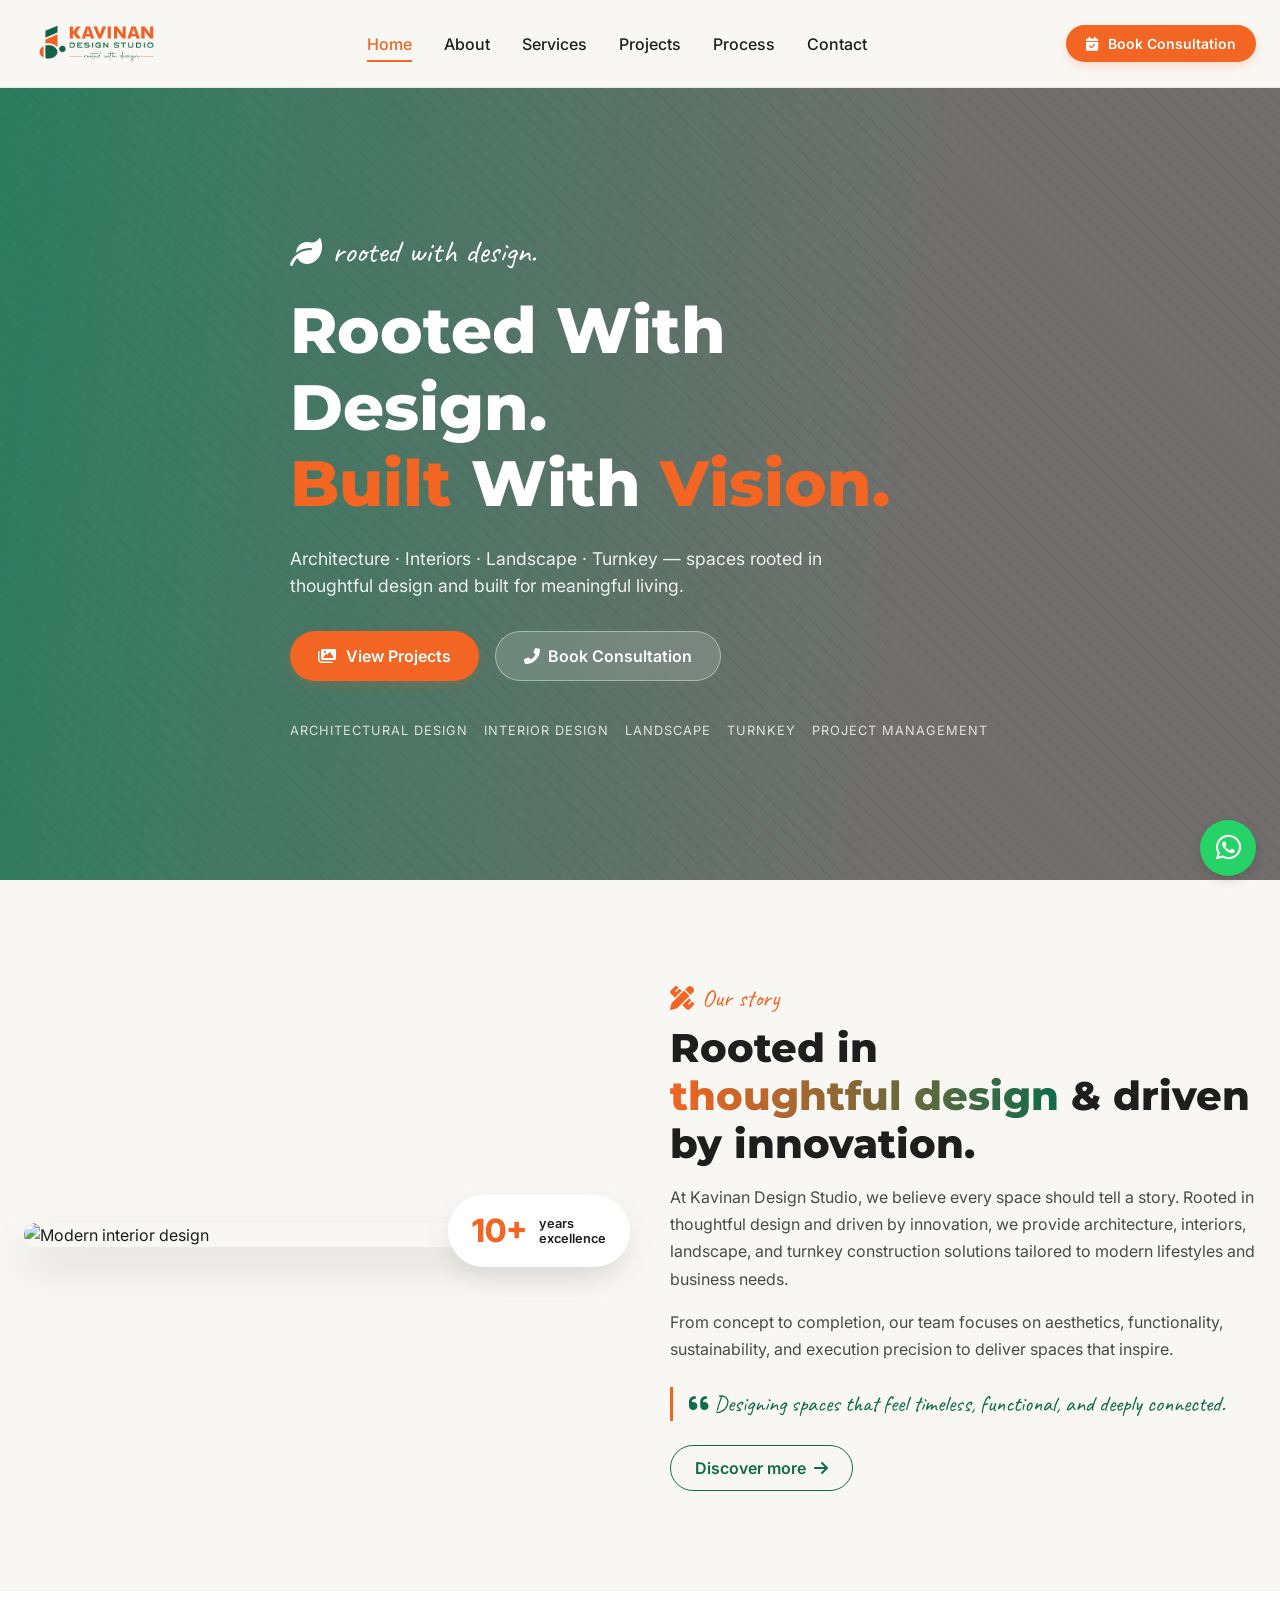
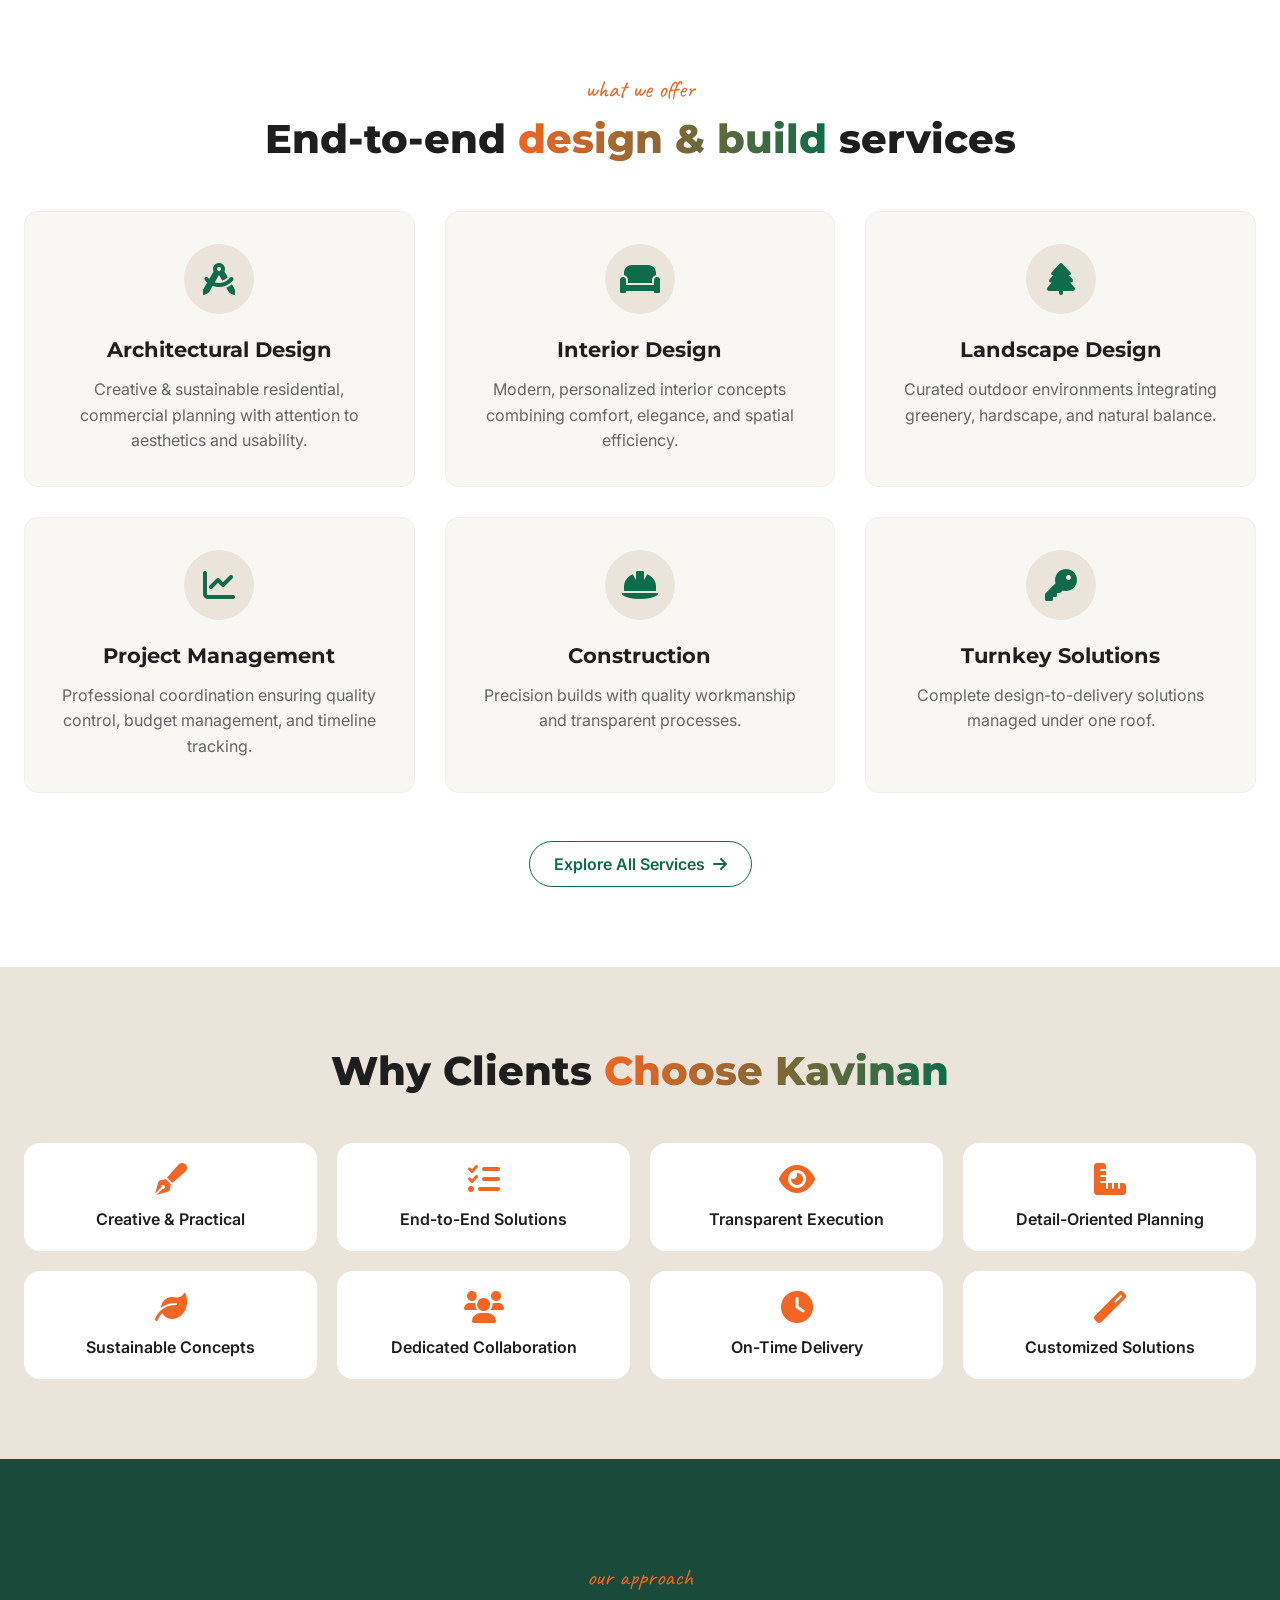
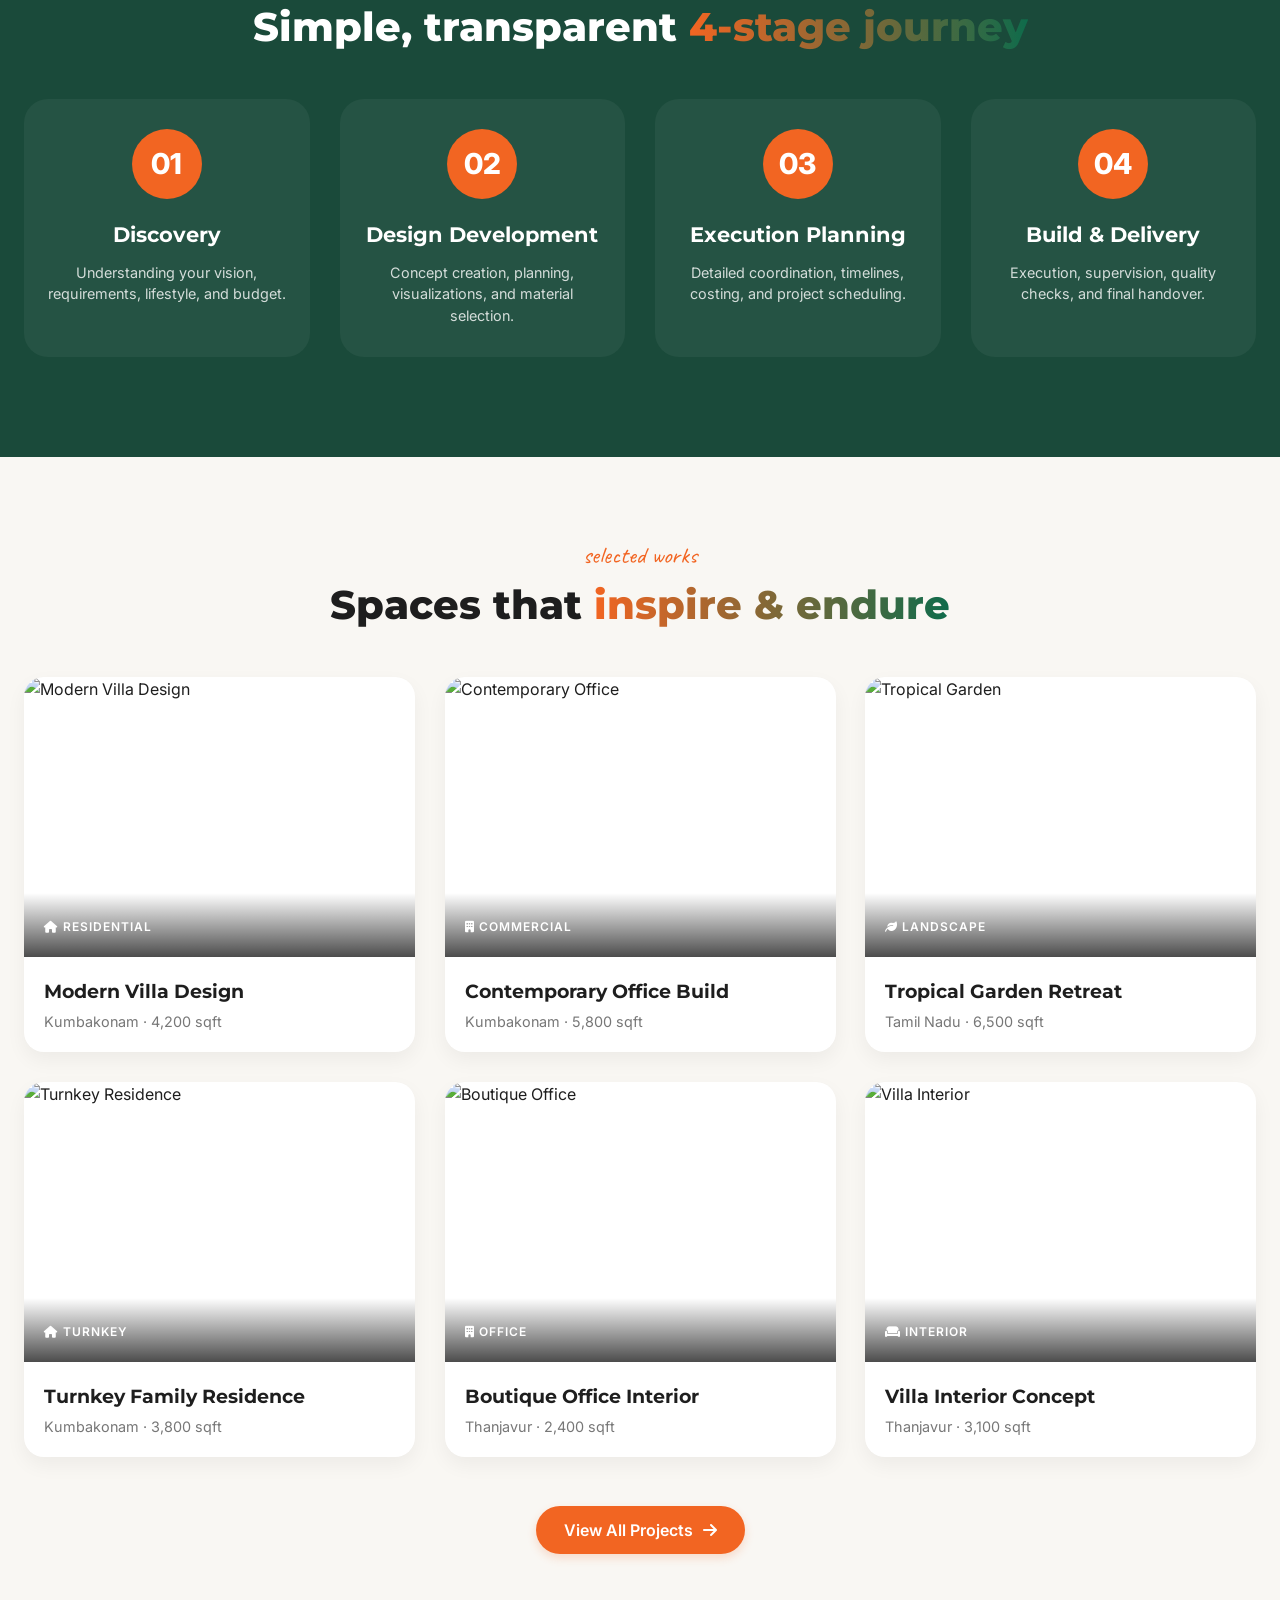
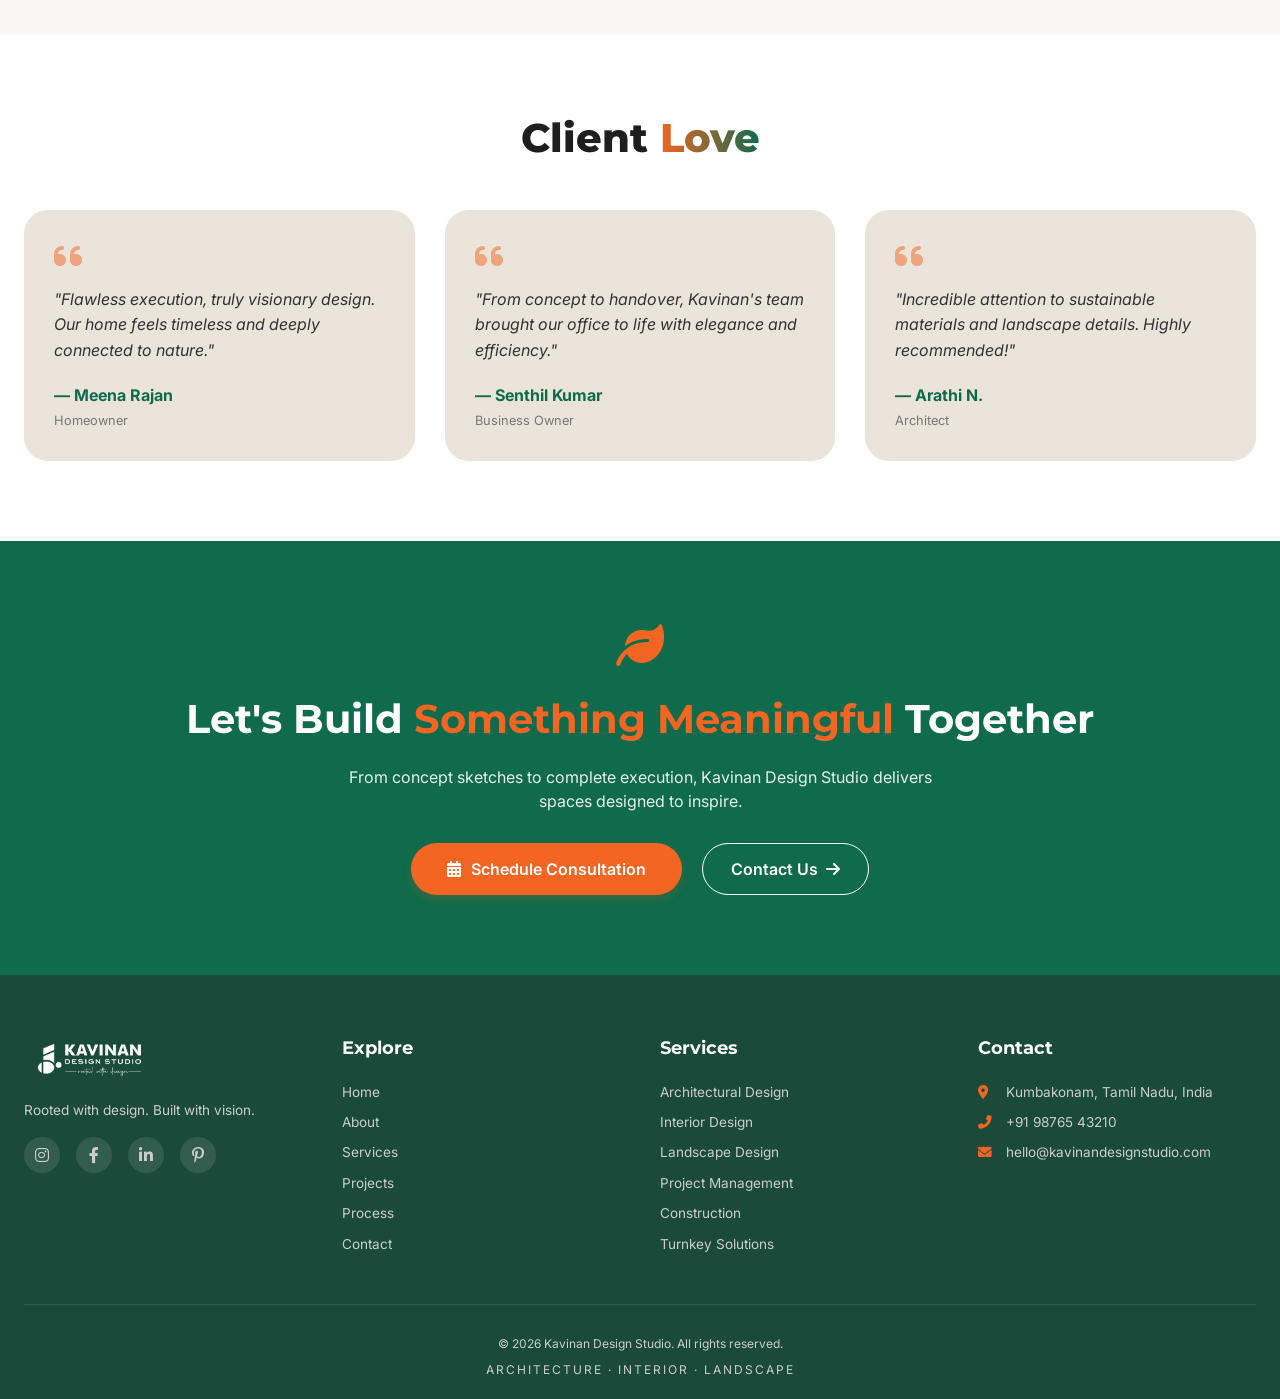
==== commit ead29eba: "Update website styling, layout and image assets" ====
--- a/index.html
+++ b/index.html
@@ -22,10 +22,10 @@
   <div class="container">
     <div class="header-inner">
       <div class="logo">
-        <span class="logo-main">KAVINAN</span>
-        <span class="logo-accent"> DESIGN</span>
-        <span class="logo-tagline">rooted with design</span>
-      </div>
+  <a href="index.html" class="logo-link">
+    <img src="./image/kavinan-logo.png" alt="Kavinan Design Studio" class="logo-image">
+  </a>
+</div>
       
       <!-- Desktop Navigation -->
       <nav class="desktop-nav">
@@ -375,15 +375,17 @@
   <div class="container">
     <div class="footer-grid">
       <div class="footer-brand">
-        <div class="footer-logo">KAVINAN <span>DESIGN</span></div>
-        <p>Rooted with design. Built with vision.</p>
-        <div class="social-links">
-          <a href="#"><i class="fab fa-instagram"></i></a>
-          <a href="#"><i class="fab fa-facebook-f"></i></a>
-          <a href="#"><i class="fab fa-linkedin-in"></i></a>
-          <a href="#"><i class="fab fa-pinterest-p"></i></a>
-        </div>
-      </div>
+  <a href="index.html" class="footer-logo-link">
+    <img src="./image/kavinan-logo.png" alt="Kavinan Design Studio" class="footer-logo-image">
+  </a>
+  <p>Rooted with design. Built with vision.</p>
+  <div class="social-links">
+    <a href="#"><i class="fab fa-instagram"></i></a>
+    <a href="#"><i class="fab fa-facebook-f"></i></a>
+    <a href="#"><i class="fab fa-linkedin-in"></i></a>
+    <a href="#"><i class="fab fa-pinterest-p"></i></a>
+  </div>
+</div>
       <div class="footer-links">
         <h4>Explore</h4>
         <ul>
--- a/index.css
+++ b/index.css
@@ -206,33 +206,37 @@
   align-items: center;
 }
 
+
+/* ---------- HEADER LOGO IMAGE STYLES ---------- */
 .logo {
   display: flex;
-  align-items: baseline;
-  flex-wrap: wrap;
-  gap: 4px;
-}
-
-.logo-main {
-  font-size: 1.6rem;
-  font-weight: 800;
-  background: linear-gradient(90deg, var(--brand-orange), var(--brand-green));
-  -webkit-background-clip: text;
-  background-clip: text;
-  color: transparent;
-}
-
-.logo-accent {
-  font-size: 1.6rem;
-  font-weight: 800;
-  color: var(--brand-green);
-}
-
-.logo-tagline {
-  font-family: 'Caveat', cursive;
-  font-size: 0.8rem;
-  color: var(--brand-orange);
-  margin-left: 4px;
+  align-items: center;
+}
+
+.logo-link {
+  display: flex;
+  align-items: center;
+  text-decoration: none;
+}
+
+.logo-image {
+  height: 55px;
+  width: auto;
+  max-width: 220px;
+  object-fit: contain;
+  transition: var(--transition);
+}
+
+.logo-image:hover {
+  transform: scale(1.02);
+}
+
+/* Responsive logo for mobile */
+@media (max-width: 768px) {
+  .logo-image {
+    height: 45px;
+    max-width: 180px;
+  }
 }
 
 .desktop-nav {
@@ -859,11 +863,37 @@
   margin-bottom: 40px;
 }
 
-.footer-logo {
-  font-size: 1.5rem;
-  font-weight: 800;
-  color: white;
-  margin-bottom: 12px;
+/* ---------- FOOTER LOGO IMAGE STYLES ---------- */
+.footer-brand {
+  display: flex;
+  flex-direction: column;
+}
+
+.footer-logo-link {
+  display: inline-block;
+  margin-bottom: 15px;
+}
+
+.footer-logo-image {
+  height: 50px;
+  width: auto;
+  max-width: 200px;
+  object-fit: contain;
+  filter: brightness(0) invert(1);
+  transition: var(--transition);
+}
+
+.footer-logo-image:hover {
+  opacity: 0.9;
+  transform: scale(1.02);
+}
+
+/* Responsive footer logo for mobile */
+@media (max-width: 768px) {
+  .footer-logo-image {
+    height: 42px;
+    max-width: 170px;
+  }
 }
 
 .footer-logo span {
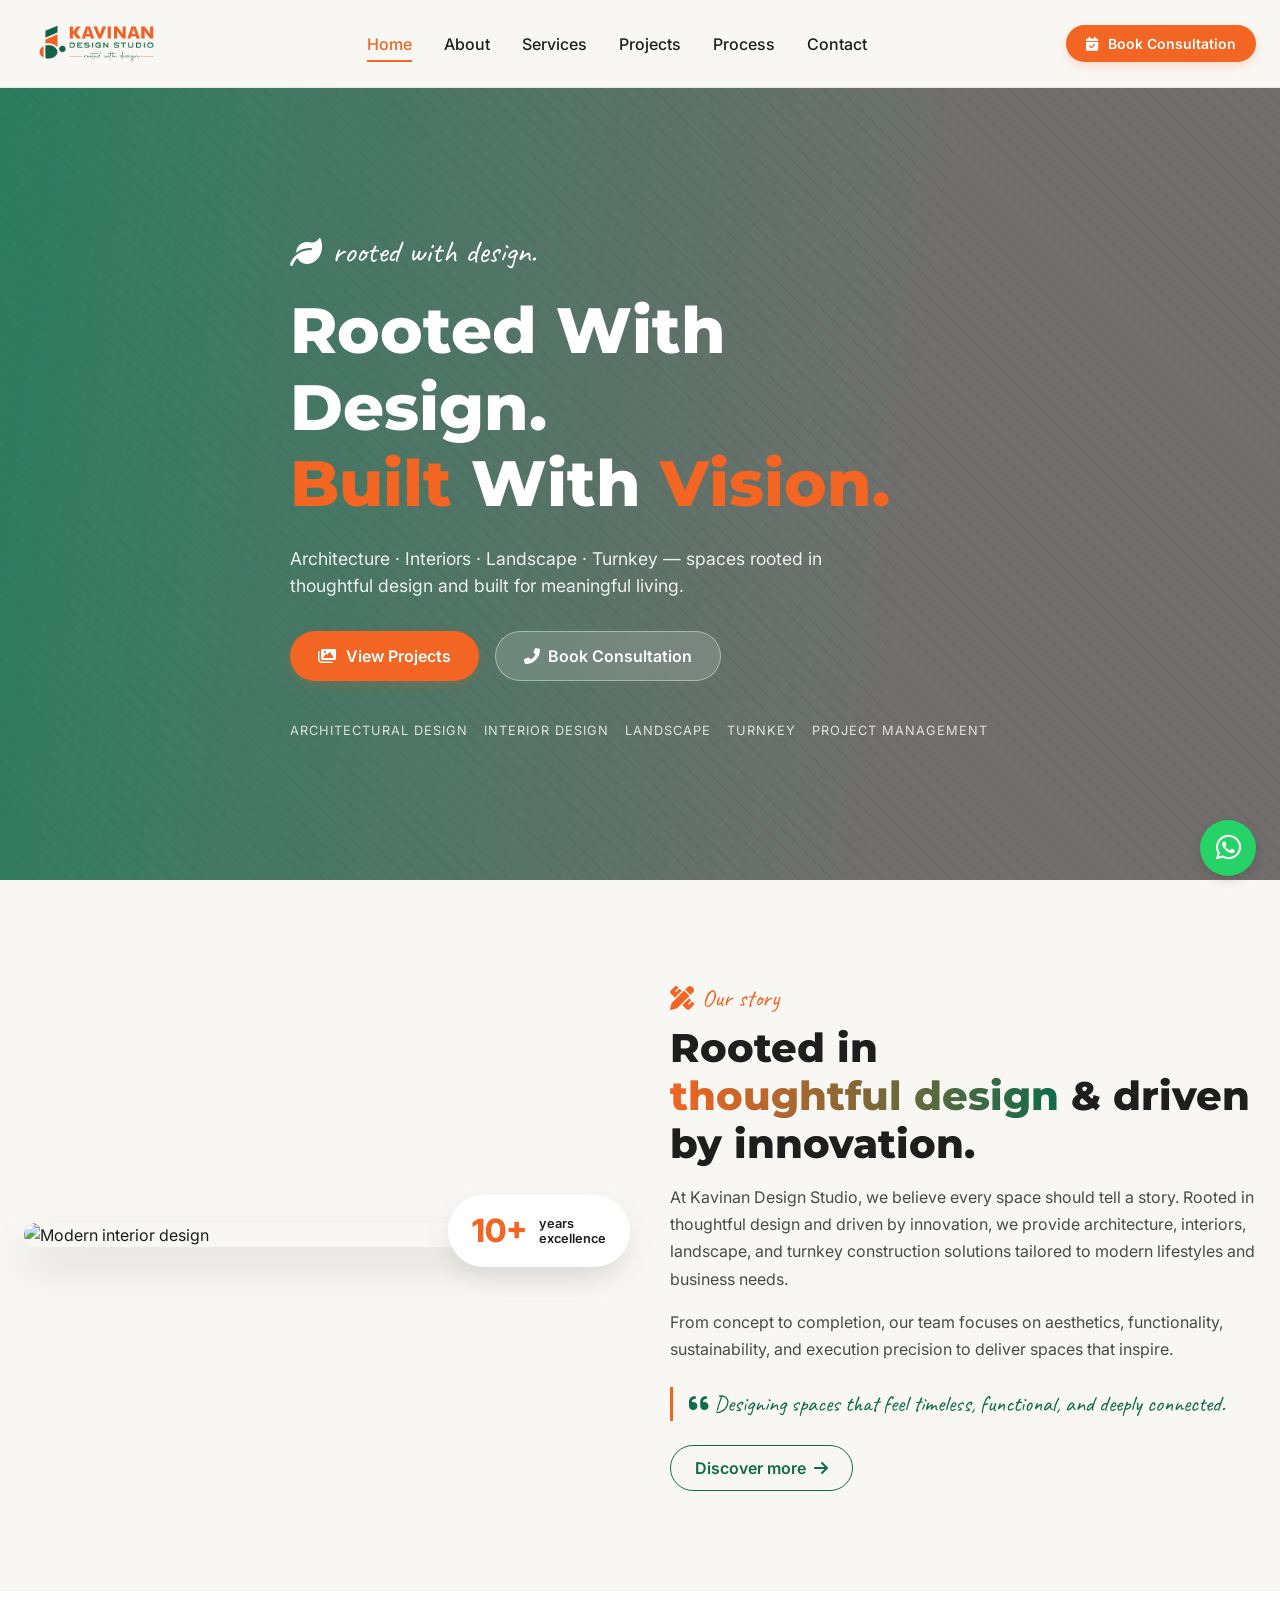
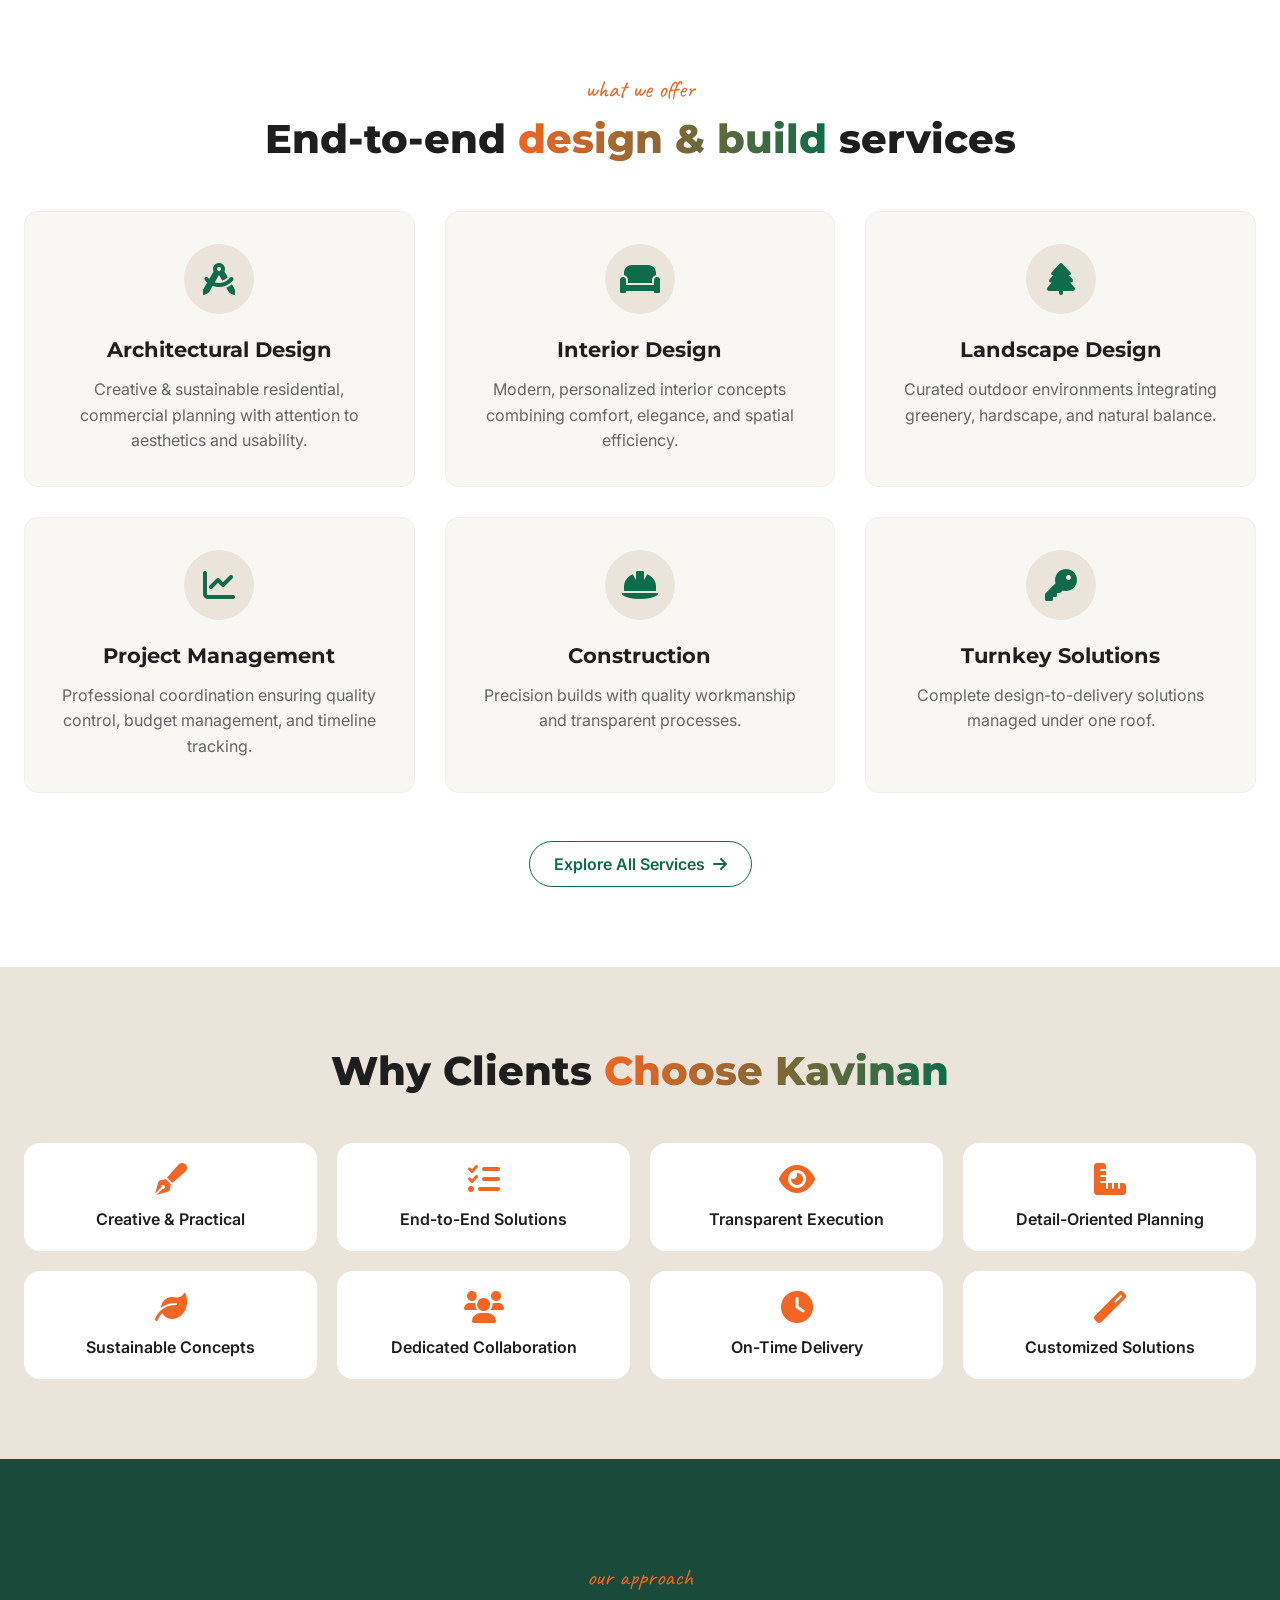
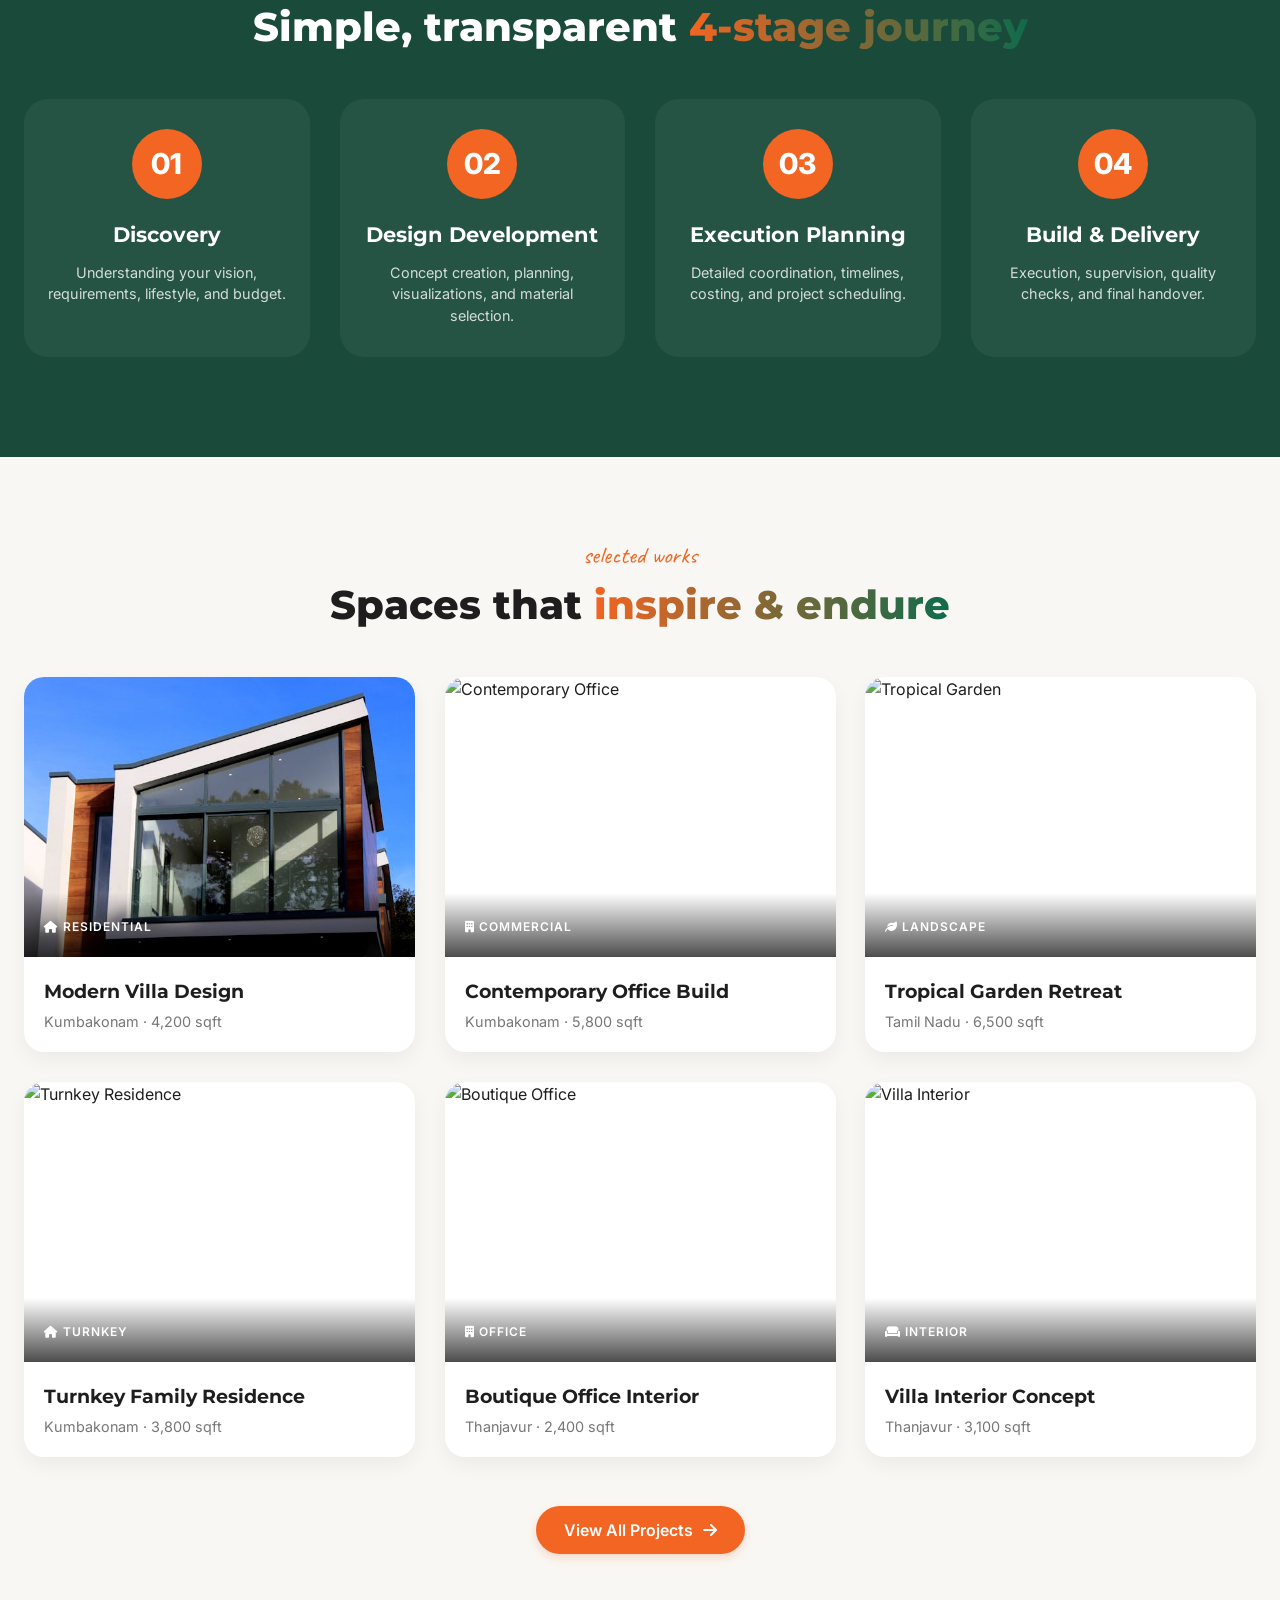
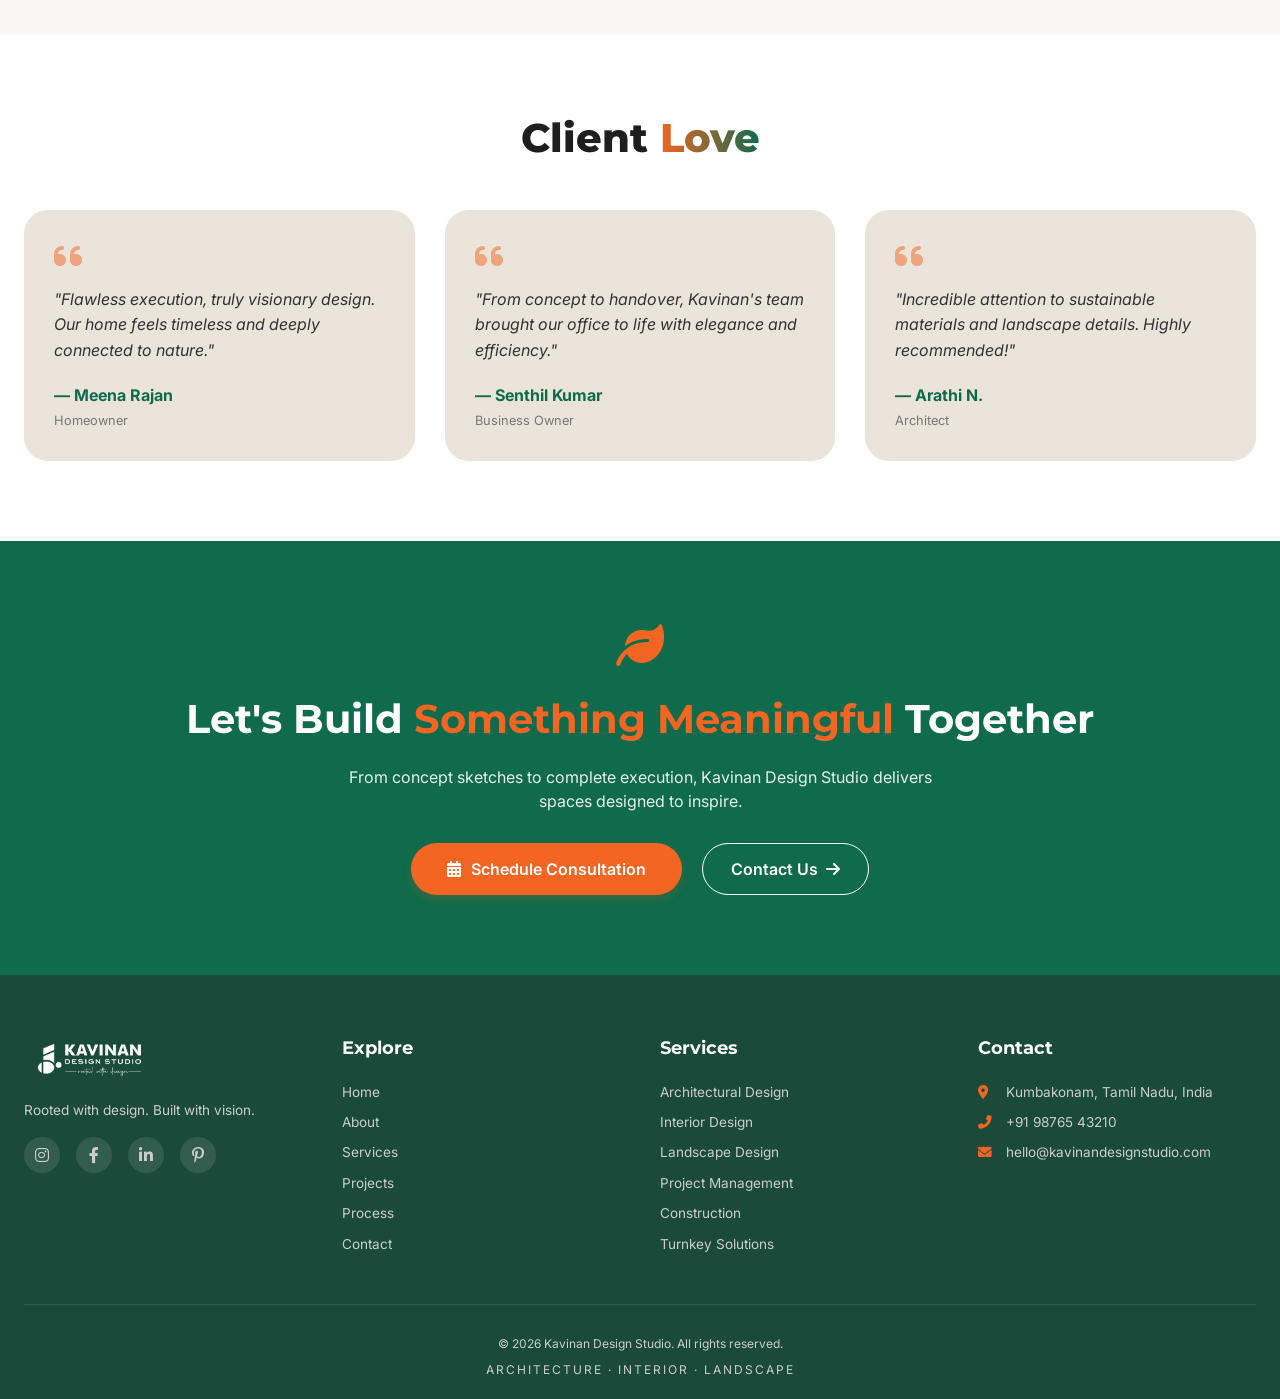
==== commit 9cdec9d9: "first commit" ====
--- a/index.html
+++ b/index.html
@@ -238,7 +238,7 @@
       <div class="projects-grid">
         <div class="project-card" data-aos="flip-up" data-aos-delay="0">
           <div class="project-image">
-            <img src="https://images.pexels.com/photos/323776/pexels-photo-323776.jpeg?auto=compress&cs=tinysrgb&w=600" alt="Modern Villa Design">
+            <img src="./image/modern-villa.jpeg" alt="Modern Villa Design">
             <div class="project-overlay">
               <span class="project-category"><i class="fas fa-home"></i> Residential</span>
             </div>
--- a/index.css
+++ b/index.css
@@ -225,6 +225,7 @@
   max-width: 220px;
   object-fit: contain;
   transition: var(--transition);
+  
 }
 
 .logo-image:hover {
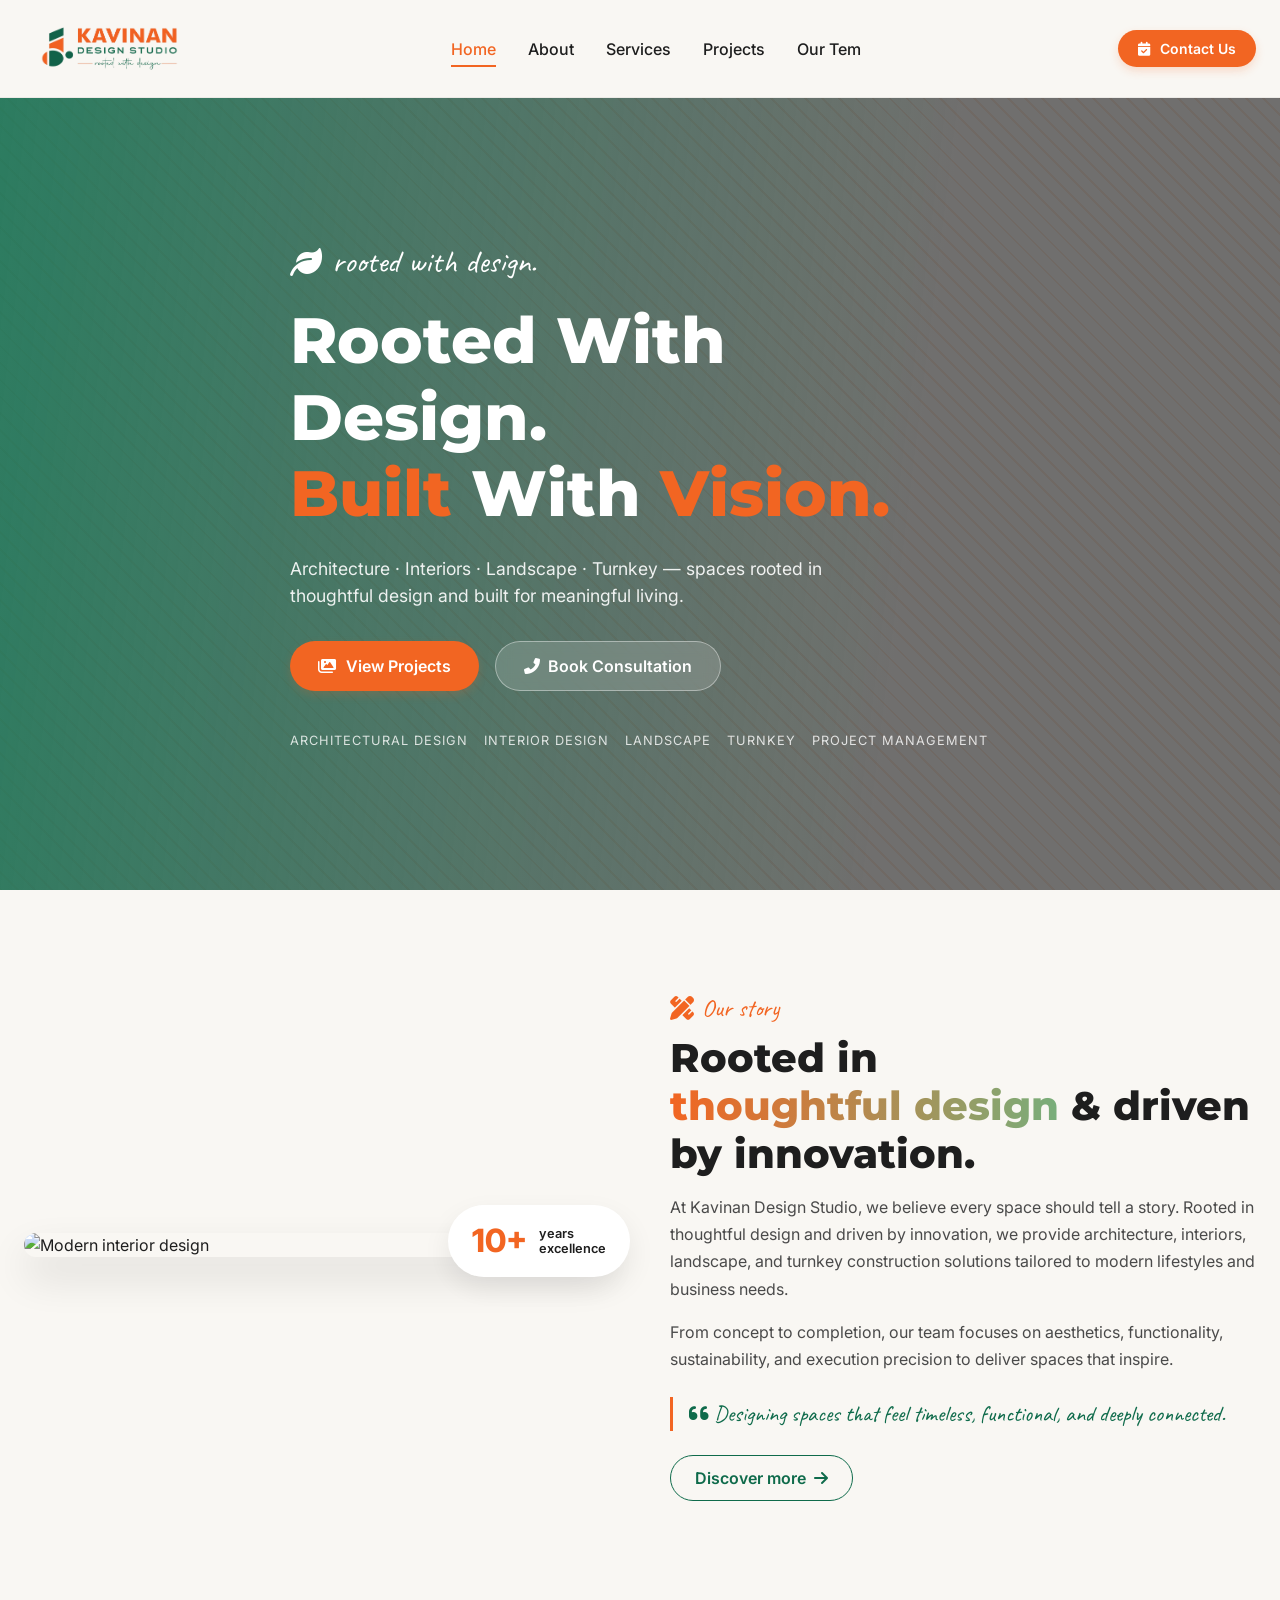
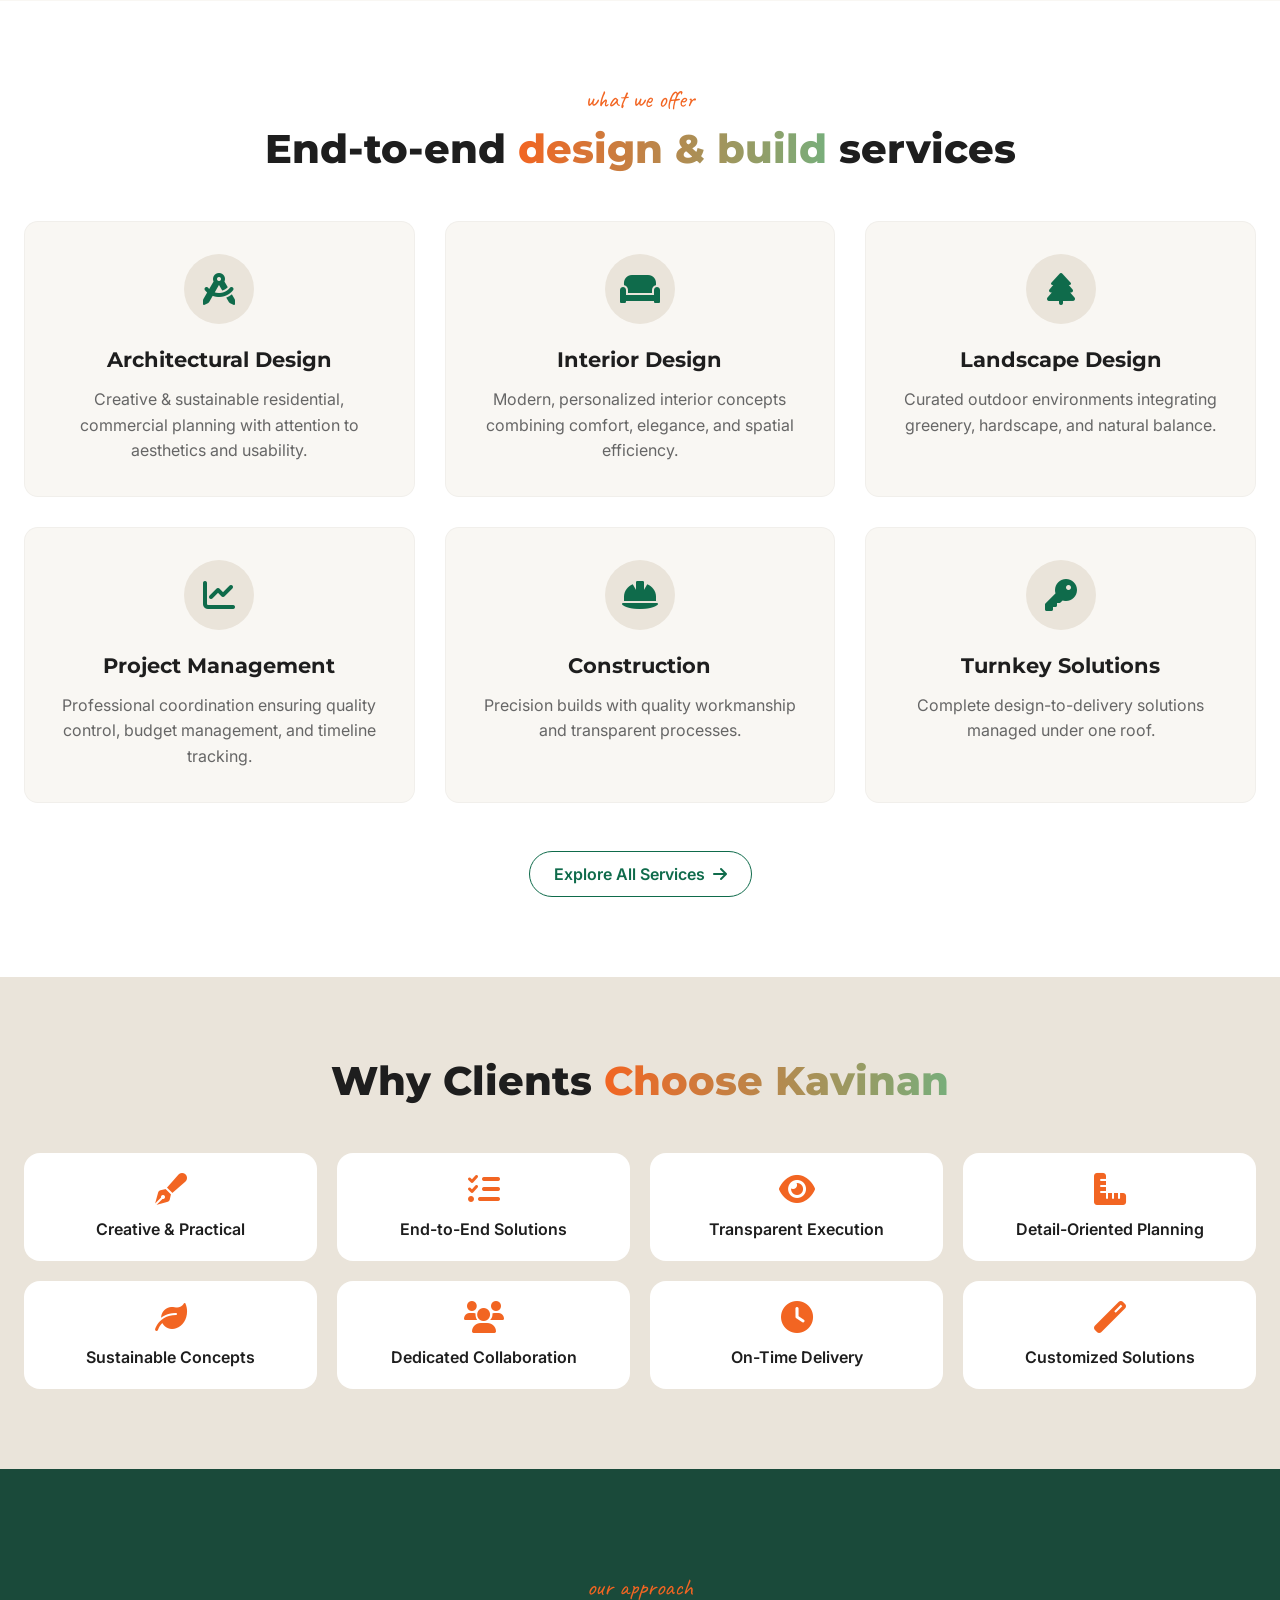
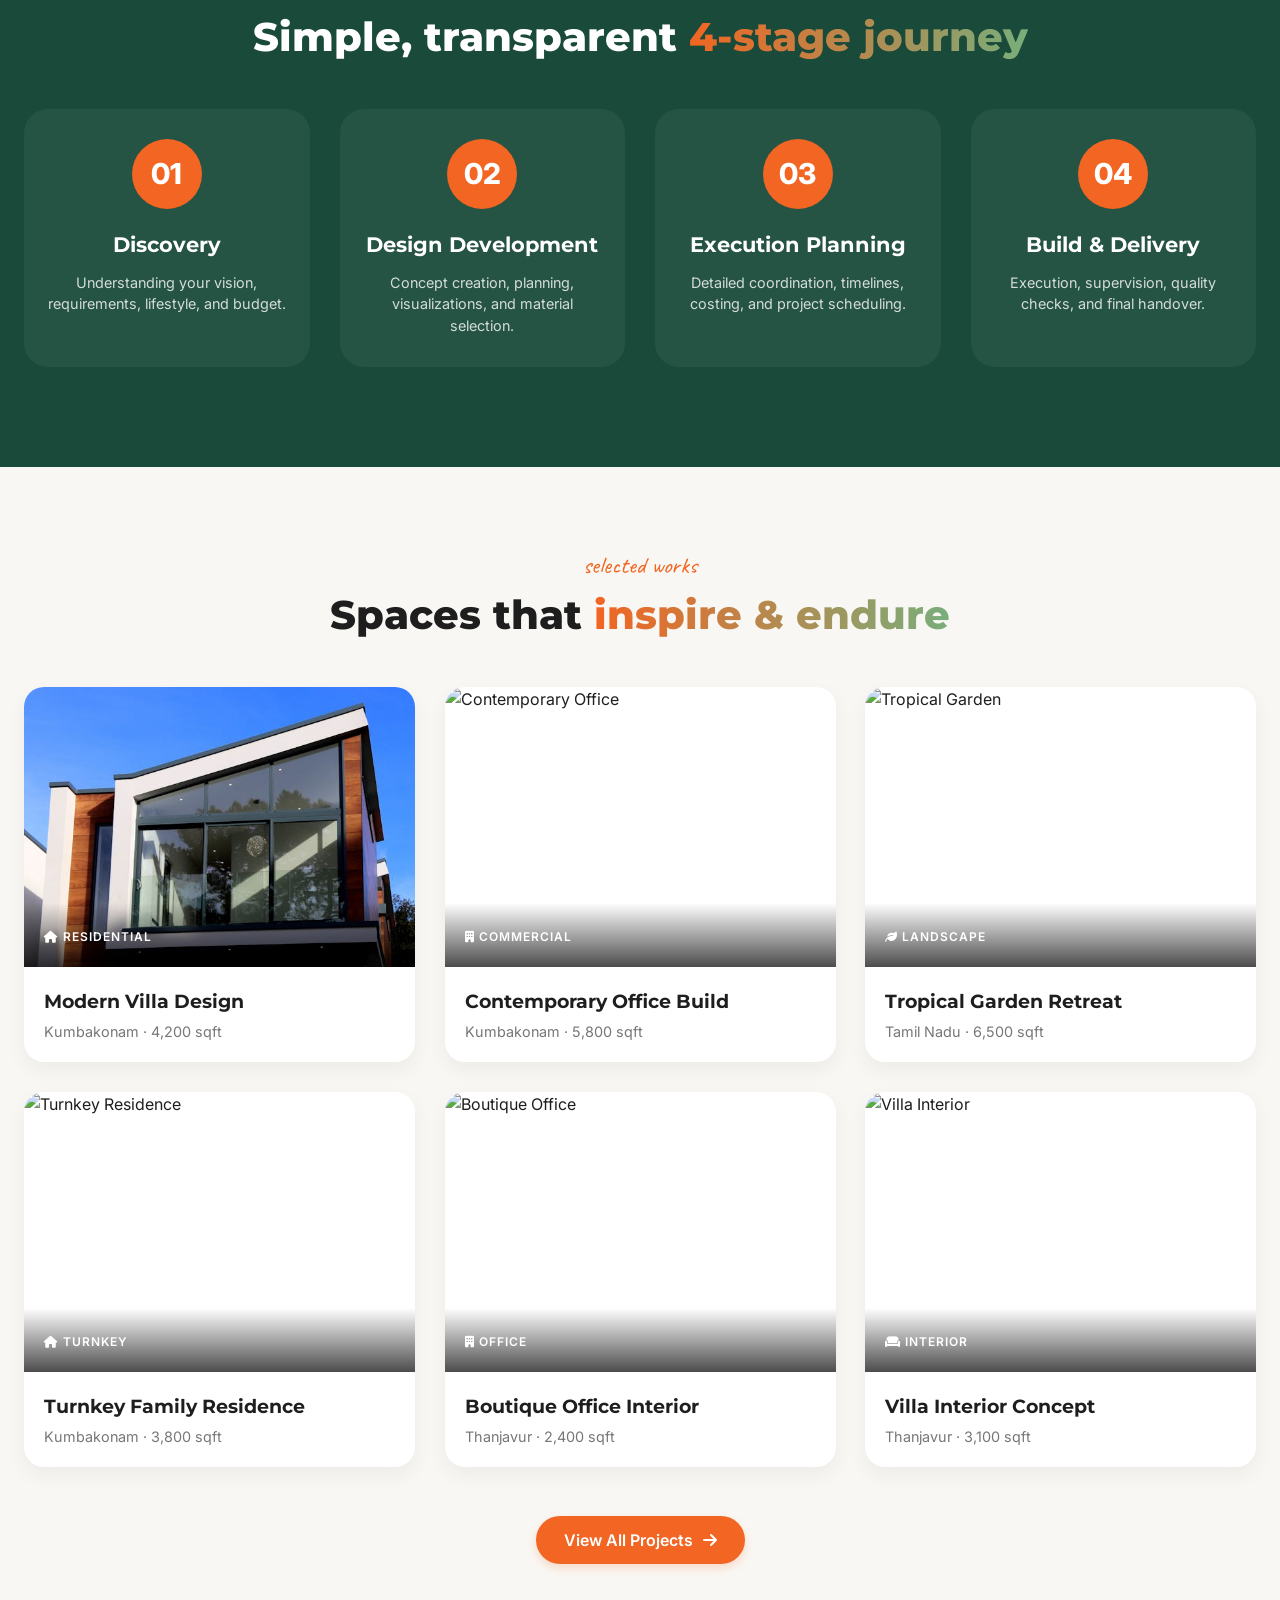
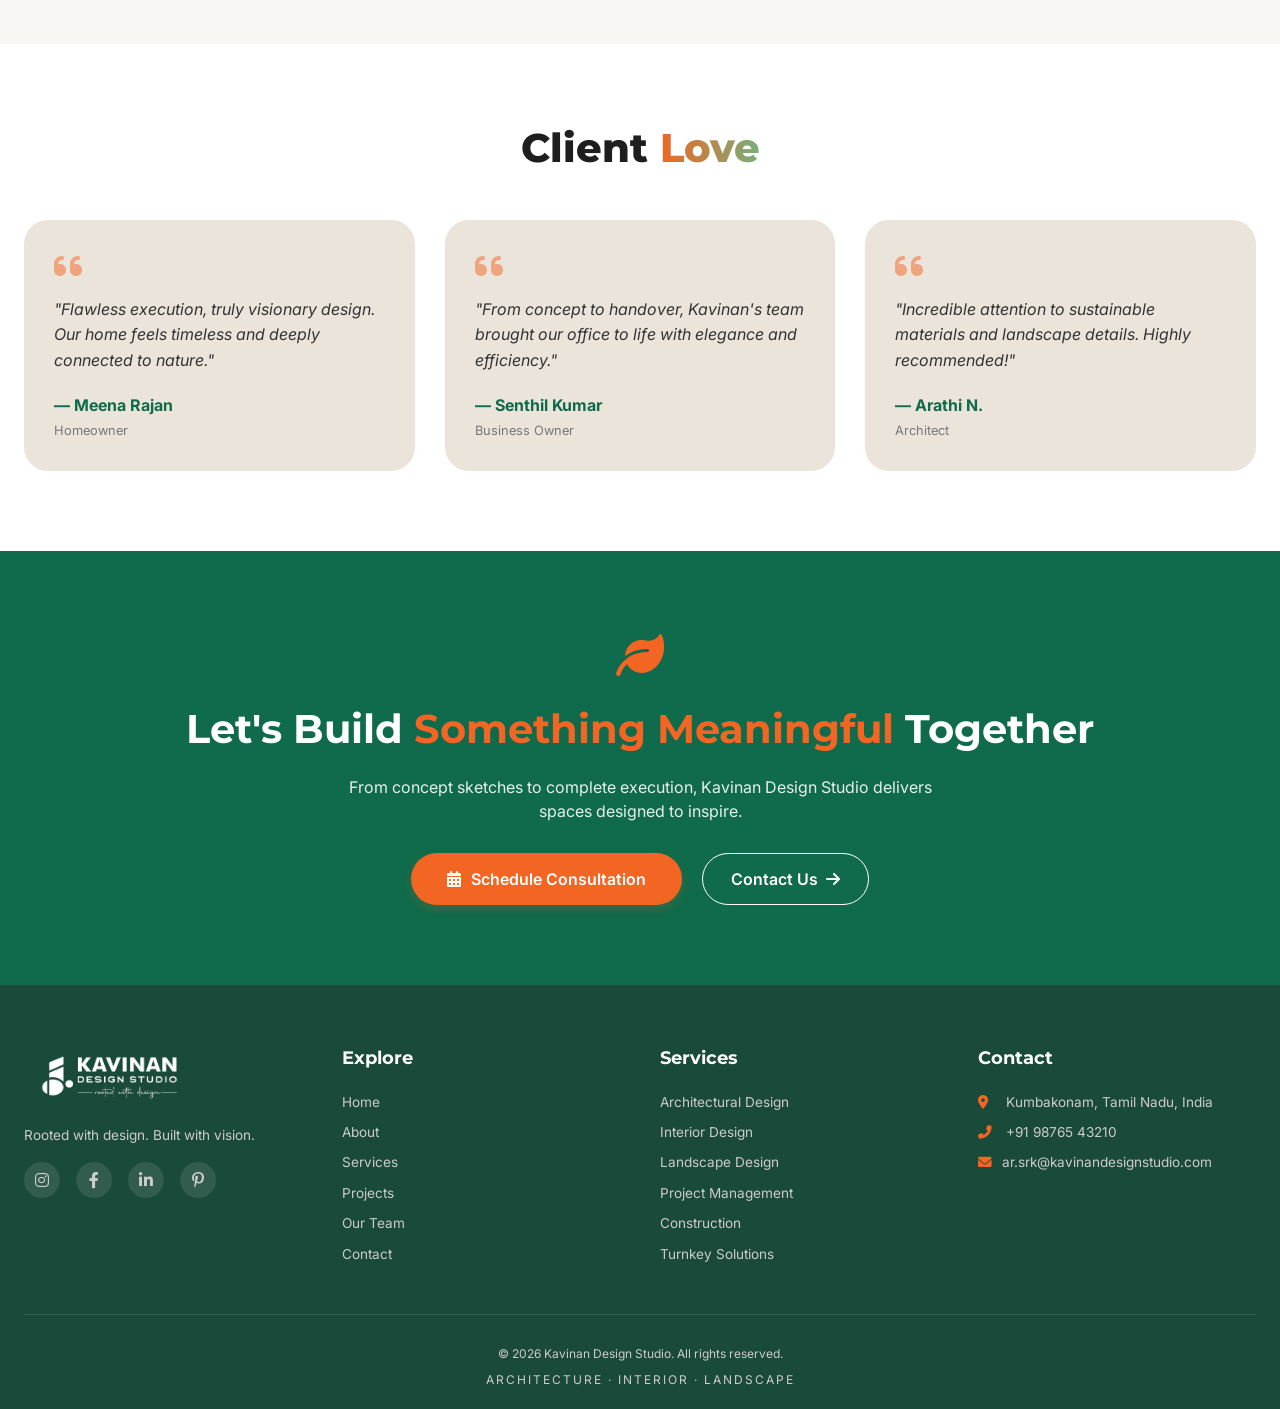
==== commit bef06755: "latest changes" ====
--- a/index.html
+++ b/index.html
@@ -33,13 +33,12 @@
         <a href="about.html" class="nav-link">About</a>
         <a href="services.html" class="nav-link">Services</a>
         <a href="projects.html" class="nav-link">Projects</a>
-        <a href="process.html" class="nav-link">Process</a>
-        <a href="contact.html" class="nav-link">Contact</a>
+        <a href="ourteam.html" class="nav-link">Our Tem</a>
       </nav>
       
       <div class="header-cta">
         <a href="contact.html" class="btn-primary btn-sm">
-          <i class="fas fa-calendar-check"></i> Book Consultation
+          <i class="fas fa-calendar-check"></i> Contact Us
         </a>
       </div>
       
@@ -55,9 +54,8 @@
       <a href="about.html" class="nav-link">About</a>
       <a href="services.html" class="nav-link">Services</a>
       <a href="projects.html" class="nav-link">Projects</a>
-      <a href="process.html" class="nav-link">Process</a>
-      <a href="contact.html" class="nav-link">Contact</a>
-      <a href="contact.html" class="btn-primary mobile-cta">Book Consultation</a>
+      <a href="ourteam.html" class="nav-link">Our Team</a>
+      <a href="contact.html" class="btn-primary mobile-cta">Contact Us</a>
     </div>
   </div>
 </header>
@@ -393,7 +391,7 @@
           <li><a href="about.html">About</a></li>
           <li><a href="services.html">Services</a></li>
           <li><a href="projects.html">Projects</a></li>
-          <li><a href="process.html">Process</a></li>
+          <li><a href="ourteam.html">Our Team</a></li>
           <li><a href="contact.html">Contact</a></li>
         </ul>
       </div>
@@ -413,7 +411,7 @@
         <ul class="contact-list">
           <li><i class="fas fa-map-marker-alt"></i> Kumbakonam, Tamil Nadu, India</li>
           <li><i class="fas fa-phone-alt"></i> +91 98765 43210</li>
-          <li><i class="fas fa-envelope"></i> hello@kavinandesignstudio.com</li>
+          <li><i class="fas fa-envelope"></i>ar.srk@kavinandesignstudio.com</li>
         </ul>
       </div>
     </div>
@@ -424,10 +422,10 @@
   </div>
 </footer>
 
-<!-- WhatsApp Floating Button -->
-<a href="https://wa.me/919876543210" class="whatsapp-float" target="_blank">
-  <i class="fab fa-whatsapp"></i>
-</a>
+<!-- Back to Top Button -->
+<button id="backToTop" class="back-to-top-btn" aria-label="Back to Top">
+    <i class="fas fa-arrow-up"></i>
+</button>
 
 <!-- Scripts -->
 <script src="https://unpkg.com/aos@2.3.1/dist/aos.js"></script>
@@ -476,6 +474,26 @@
       link.classList.add('active');
     }
   });
+
+  // ========== BACK TO TOP BUTTON ==========
+const backToTopBtn = document.getElementById('backToTop');
+
+// Show/hide button based on scroll position
+window.addEventListener('scroll', function() {
+    if (window.scrollY > 300) {
+        backToTopBtn.classList.add('show');
+    } else {
+        backToTopBtn.classList.remove('show');
+    }
+});
+
+// Smooth scroll to top when clicked
+backToTopBtn.addEventListener('click', function() {
+    window.scrollTo({
+        top: 0,
+        behavior: 'smooth'
+    });
+});
 </script>
 </body>
 </html>
--- a/index.css
+++ b/index.css
@@ -11,6 +11,7 @@
   --beige: #EAE4DA;
   --background: #F9F7F3;
   --foreground: #1E1E1E;
+  --shade:#78ae7b;
   --primary: var(--brand-green);
   --primary-foreground: #FFFFFF;
   --secondary: var(--beige);
@@ -63,7 +64,7 @@
 
 /* ---------- TYPOGRAPHY UTILITIES ---------- */
 .text-gradient {
-  background: linear-gradient(90deg, var(--brand-orange), var(--brand-green));
+  background: linear-gradient(90deg, var(--brand-orange), var(--shade));
   -webkit-background-clip: text;
   background-clip: text;
   color: transparent;
@@ -220,7 +221,7 @@
 }
 
 .logo-image {
-  height: 55px;
+  height: 65px;
   width: auto;
   max-width: 220px;
   object-fit: contain;
@@ -293,6 +294,7 @@
 
 .mobile-nav.active {
   display: flex;
+  align-items: center;
 }
 
 .mobile-nav .nav-link {
@@ -876,7 +878,7 @@
 }
 
 .footer-logo-image {
-  height: 50px;
+  height: 65px;
   width: auto;
   max-width: 200px;
   object-fit: contain;
@@ -963,26 +965,90 @@
   letter-spacing: 2px;
 }
 
-/* ---------- WHATSAPP FLOAT ---------- */
-.whatsapp-float {
-  position: fixed;
-  bottom: 24px;
-  right: 24px;
-  background-color: #25D366;
-  width: 56px;
-  height: 56px;
-  border-radius: 50%;
-  display: flex;
-  align-items: center;
-  justify-content: center;
-  color: white;
-  font-size: 1.8rem;
-  box-shadow: 0 4px 12px rgba(0,0,0,0.15);
-  transition: var(--transition);
-  z-index: 100;
-}
-
-.whatsapp-float:hover {
-  transform: scale(1.1);
-  background-color: #20b859;
+/* ========== BACK TO TOP BUTTON ========== */
+.back-to-top-btn {
+    position: fixed;
+    bottom: 30px;
+    right: 30px;
+    width: 56px;
+    height: 56px;
+    border-radius: 50%;
+    background: linear-gradient(90deg, var(--brand-orange), var(--shade));
+    color: var(--white);
+    border: none;
+    cursor: pointer;
+    box-shadow: 0 4px 15px rgba(242, 101, 34, 0.35);
+    transition: all 0.3s ease;
+    z-index: 100;
+    opacity: 0;
+    visibility: hidden;
+    transform: translateY(20px);
+    display: flex;
+    align-items: center;
+    justify-content: center;
+    font-size: 1.5rem;
+}
+
+.back-to-top-btn.show {
+    opacity: 1;
+    visibility: visible;
+    transform: translateY(0);
+}
+
+.back-to-top-btn:hover {
+    transform: translateY(-5px) scale(1.05);
+    box-shadow: 0 8px 25px rgba(242, 101, 34, 0.5);
+}
+
+.back-to-top-btn:active {
+    transform: scale(0.95);
+}
+
+/* Pulse ring animation */
+.back-to-top-btn::before {
+    content: '';
+    position: absolute;
+    inset: -4px;
+    border-radius: 50%;
+    background: linear-gradient(90deg, var(--brand-orange), var(--shade));
+    z-index: -1;
+    opacity: 0;
+    transition: opacity 0.3s;
+}
+
+.back-to-top-btn:hover::before {
+    opacity: 1;
+    animation: pulseRing 1.2s ease-out infinite;
+}
+
+@keyframes pulseRing {
+    0% {
+        transform: scale(1);
+        opacity: 0.6;
+    }
+    100% {
+        transform: scale(1.4);
+        opacity: 0;
+    }
+}
+
+/* Mobile responsive */
+@media (max-width: 768px) {
+    .back-to-top-btn {
+        bottom: 20px;
+        right: 20px;
+        width: 48px;
+        height: 48px;
+        font-size: 1.2rem;
+    }
+}
+
+@media (max-width: 480px) {
+    .back-to-top-btn {
+        bottom: 80px;
+        right: 15px;
+        width: 44px;
+        height: 44px;
+        font-size: 1rem;
+    }
 }
